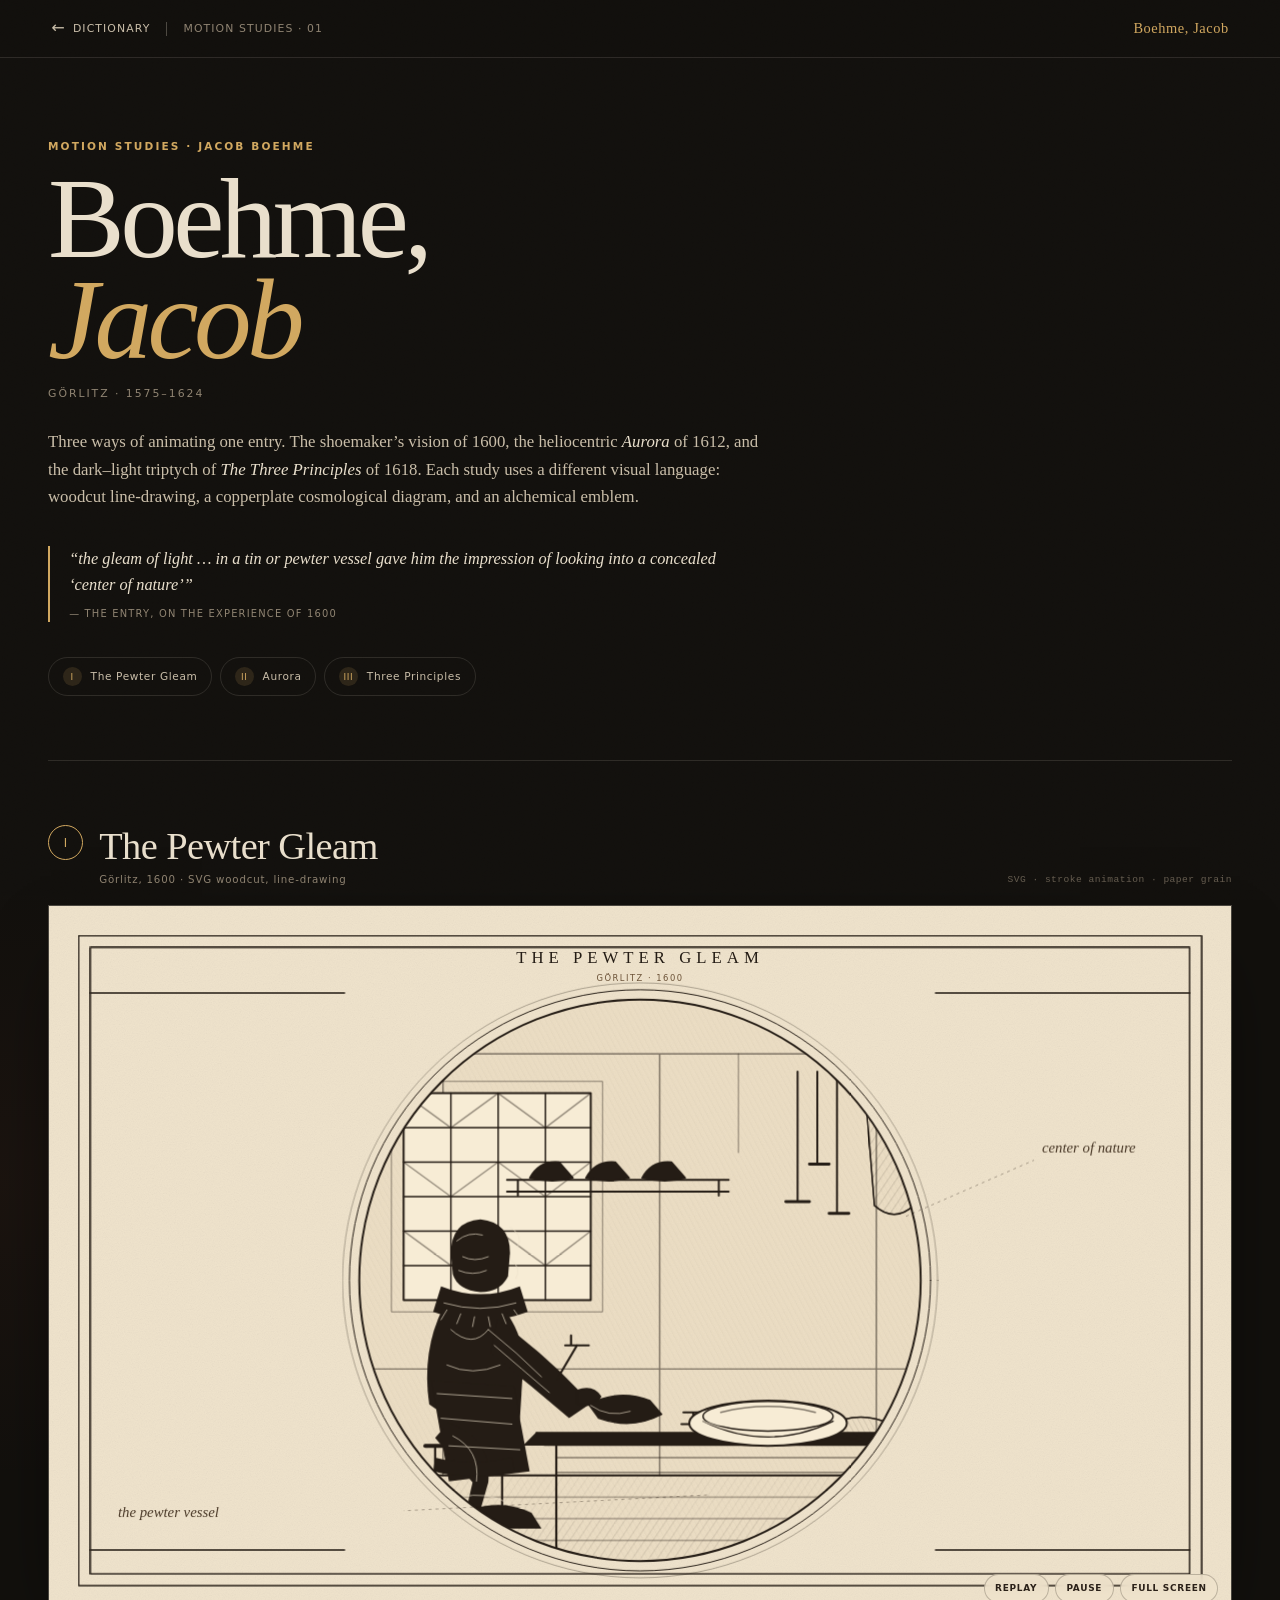
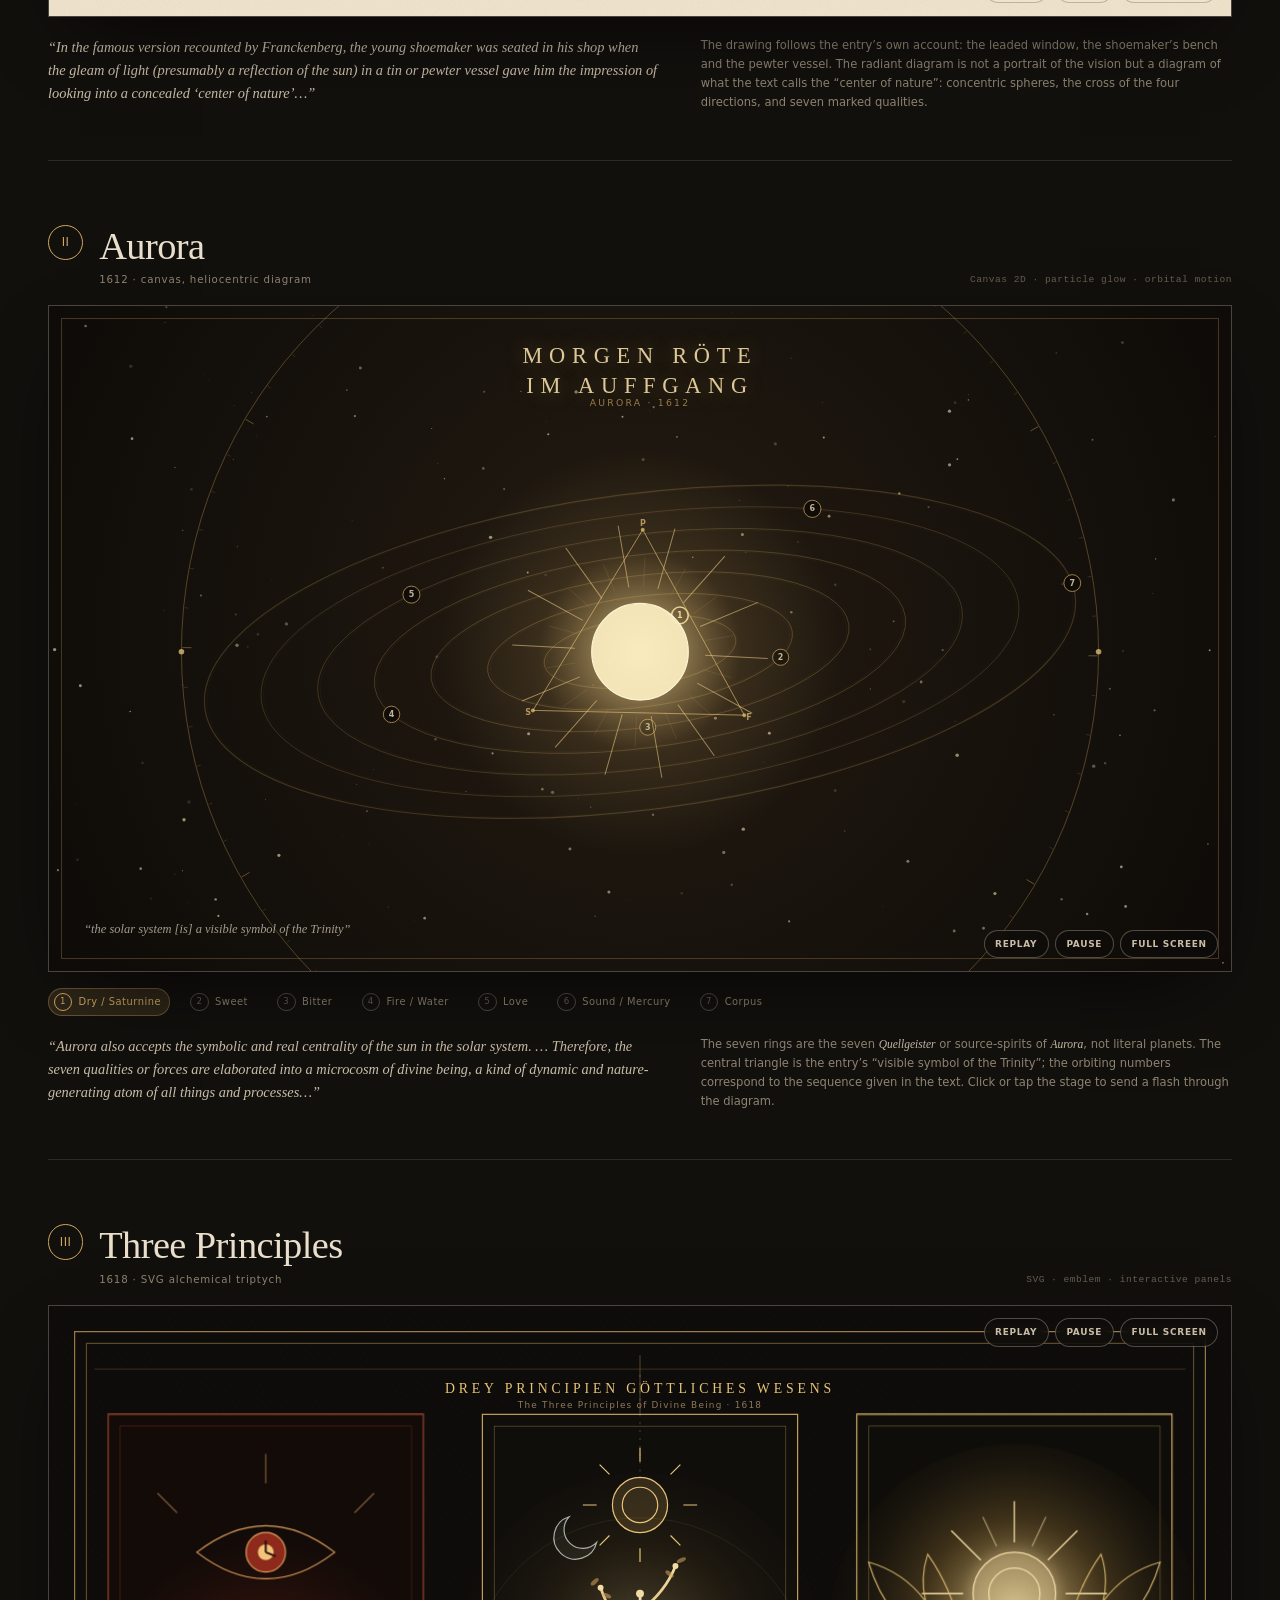
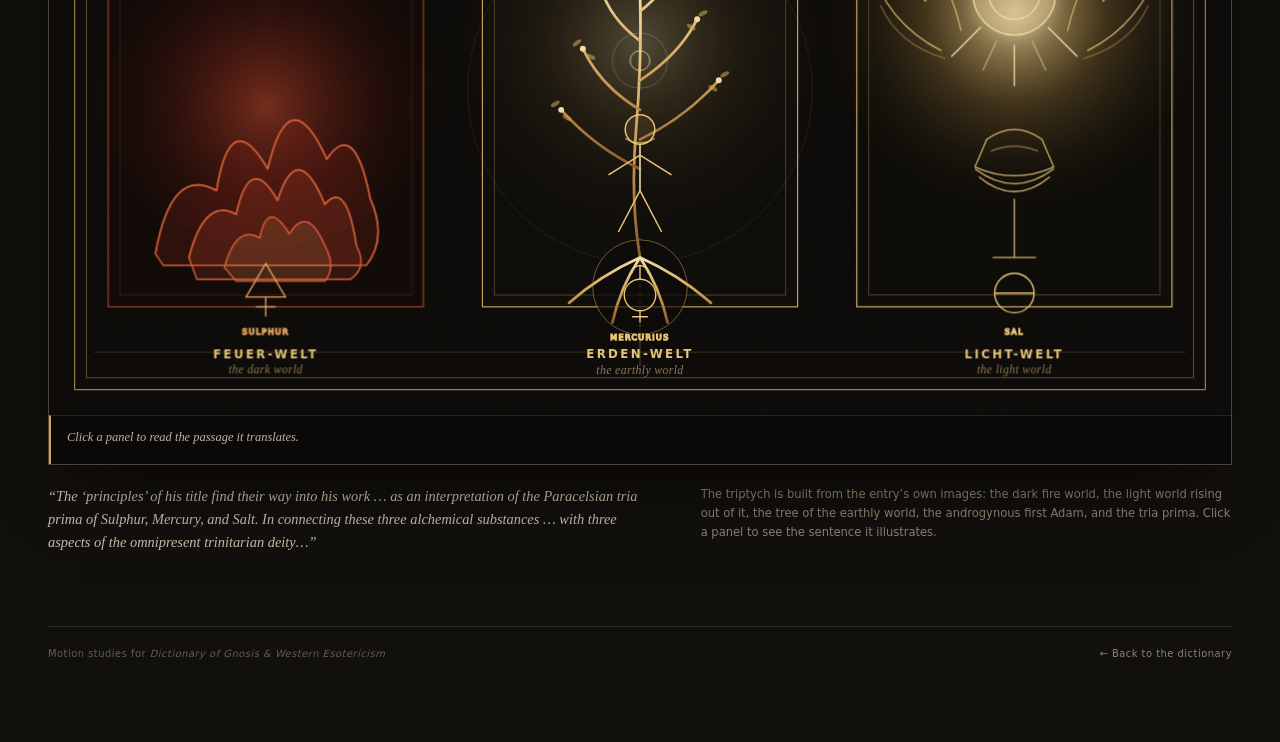
==== motion/boehme/index.html @ 925fd25e "Add Boehme motion studies: woodcut, Aurora diagram and triptych" ====
<!doctype html>
<html lang="en">
<head>
<meta charset="utf-8">
<meta name="viewport" content="width=device-width, initial-scale=1">
<title>Boehme, Jacob — Motion Studies</title>
<meta name="description" content="Three animated studies for the entry on Jacob Boehme: a woodcut vision, an Aurora cosmological diagram, and a Three Principles triptych.">
<link rel="icon" href="../../assets/favicon.svg" type="image/svg+xml">
<link rel="stylesheet" href="motion.css">
</head>
<body>
<div class="grain" aria-hidden="true"></div>

<header class="topbar">
  <a class="back" href="../../index.html">
    <span class="back-arrow">←</span>
    <span>Dictionary</span>
  </a>
  <span class="topbar-rule"></span>
  <span class="topbar-label">Motion studies · 01</span>
  <a class="topbar-entry" href="../../index.html#/entry/boehme-jacob">Boehme, Jacob</a>
</header>

<main class="shell">

  <section class="hero">
    <p class="eyebrow">Motion studies · Jacob Boehme</p>
    <h1>Boehme,<br><em>Jacob</em></h1>
    <p class="dates">Görlitz · 1575–1624</p>
    <p class="lede">Three ways of animating one entry. The shoemaker’s vision of 1600, the heliocentric <em>Aurora</em> of 1612, and the dark–light triptych of <em>The Three Principles</em> of 1618. Each study uses a different visual language: woodcut line-drawing, a copperplate cosmological diagram, and an alchemical emblem.</p>
    <blockquote class="hero-quote">
      “the gleam of light … in a tin or pewter vessel gave him the impression of looking into a concealed ‘center of nature’”
      <cite>— the entry, on the experience of 1600</cite>
    </blockquote>
    <nav class="study-nav" aria-label="Studies">
      <a href="#pewter"><span>I</span> The Pewter Gleam</a>
      <a href="#aurora"><span>II</span> Aurora</a>
      <a href="#principles"><span>III</span> Three Principles</a>
    </nav>
  </section>

  <!-- ============================================================
       I. THE PEWTER GLEAM
       ============================================================ -->
  <section class="study" id="pewter">
    <header class="study-head">
      <div class="study-title">
        <span class="numeral">I</span>
        <div>
          <h2>The Pewter Gleam</h2>
          <p>Görlitz, 1600 · SVG woodcut, line-drawing</p>
        </div>
      </div>
      <p class="medium">SVG · stroke animation · paper grain</p>
    </header>

    <div class="stage-wrap">
      <div class="stage woodcut-stage is-playing" id="woodcutStage">
        <svg class="woodcut" viewBox="0 0 1200 720" role="img" aria-label="A woodcut-style emblem of a shoemaker's workshop in Görlitz, 1600. Inside a circular plate, light falls from a leaded window onto a pewter vessel and opens into a radiant rose of the center of nature.">
          <defs>
            <filter id="paper-grain" x="0" y="0" width="100%" height="100%">
              <feTurbulence type="fractalNoise" baseFrequency=".85" numOctaves="3" seed="12" result="noise"/>
              <feColorMatrix in="noise" type="saturate" values="0"/>
              <feComponentTransfer><feFuncA type="linear" slope=".16"/></feComponentTransfer>
            </filter>
            <filter id="wobble" x="-2%" y="-2%" width="104%" height="104%">
              <feTurbulence type="fractalNoise" baseFrequency=".012" numOctaves="2" seed="4" result="n"/>
              <feDisplacementMap in="SourceGraphic" in2="n" scale="2.1" xChannelSelector="R" yChannelSelector="G"/>
            </filter>
            <pattern id="hatch" width="7" height="7" patternUnits="userSpaceOnUse" patternTransform="rotate(34)">
              <line x1="0" y1="0" x2="0" y2="7" stroke="#241c15" stroke-width=".65" opacity=".8"/>
            </pattern>
            <pattern id="hatch2" width="5" height="5" patternUnits="userSpaceOnUse" patternTransform="rotate(-28)">
              <line x1="0" y1="0" x2="0" y2="5" stroke="#241c15" stroke-width=".55" opacity=".65"/>
            </pattern>
            <linearGradient id="beamGrad" x1="0" y1="0" x2="0" y2="1">
              <stop offset="0" stop-color="#f3cf82" stop-opacity=".7"/>
              <stop offset="1" stop-color="#f3cf82" stop-opacity="0"/>
            </linearGradient>
            <radialGradient id="visionGrad" cx="50%" cy="50%" r="50%">
              <stop offset="0" stop-color="#f7e6b4" stop-opacity=".85"/>
              <stop offset=".42" stop-color="#e3b85f" stop-opacity=".25"/>
              <stop offset="1" stop-color="#e3b85f" stop-opacity="0"/>
            </radialGradient>
            <radialGradient id="visionFade" cx="50%" cy="50%" r="50%">
              <stop offset="0" stop-color="#fff"/>
              <stop offset=".68" stop-color="#fff"/>
              <stop offset="1" stop-color="#000"/>
            </radialGradient>
            <clipPath id="emblemClip"><circle cx="600" cy="380" r="285"/></clipPath>
            <mask id="visionMask"><circle cx="600" cy="380" r="285" fill="url(#visionFade)"/></mask>
          </defs>

          <rect width="1200" height="720" fill="#efe3cc"/>
          <rect width="1200" height="720" filter="url(#paper-grain)" opacity=".55" style="mix-blend-mode:multiply"/>

          <!-- plate frame and title -->
          <g class="ink" fill="none" stroke="#241c15" stroke-width="1.5" stroke-linecap="round" stroke-linejoin="round">
            <path class="draw" pathLength="1" style="--d:.05s" d="M30 30H1170V690H30Z"/>
            <path class="draw" pathLength="1" style="--d:.1s" d="M42 42H1158V678H42Z"/>
            <path class="draw" pathLength="1" style="--d:.18s" d="M42 88H300M900 88H1158"/>
            <path class="draw" pathLength="1" style="--d:.82s" d="M42 654H300M900 654H1158"/>
          </g>
          <text x="600" y="58" text-anchor="middle" class="plate-title">THE PEWTER GLEAM</text>
          <text x="600" y="76" text-anchor="middle" class="plate-sub">GÖRLITZ · 1600</text>

          <!-- circular scene -->
          <g clip-path="url(#emblemClip)">
            <rect x="315" y="95" width="570" height="570" fill="#e8d7ba" opacity=".42"/>
            <rect x="315" y="95" width="570" height="570" fill="url(#hatch2)" opacity=".17"/>
            <rect x="315" y="578" width="570" height="87" fill="url(#hatch)" opacity=".24"/>
            <ellipse cx="650" cy="642" rx="235" ry="20" fill="url(#hatch)" opacity=".22"/>

            <g class="ink" fill="none" stroke="#241c15" stroke-width="1.5" stroke-linecap="round" stroke-linejoin="round">
              <!-- wall timbering -->
              <path d="M330 150H870M330 470H870M400 150V578M620 150V578M840 150V578" opacity=".55"/>
              <path d="M330 578H870M330 600H870M330 622H870M330 644H870" opacity=".35"/>
              <path d="M370 150V250M700 150V250" opacity=".35"/>

              <!-- window -->
              <rect x="360" y="190" width="190" height="210" fill="#f7ecd5" stroke-width="2"/>
              <path d="M360 225H550M360 260H550M360 295H550M360 330H550M360 365H550"/>
              <path d="M408 190V400M456 190V400M504 190V400"/>
              <path d="M360 190L408 225L456 190L504 225L550 190M360 260L408 295L456 260L504 295L550 260M360 330L408 365L456 330L504 365L550 330" opacity=".45"/>
              <rect x="348" y="178" width="214" height="234" stroke-width="1" opacity=".5"/>

              <!-- shelf and shoes -->
              <path d="M465 278H690M465 290H690M476 278V294M680 278V294" stroke-width="2"/>
              <path d="M488 276Q498 258 518 260L532 276Q512 282 488 276Z" fill="#241c15"/>
              <path d="M545 276Q555 258 575 260L589 276Q569 282 545 276Z" fill="#241c15"/>
              <path d="M602 276Q612 258 632 260L646 276Q626 282 602 276Z" fill="#241c15"/>

              <!-- hanging tools and apron -->
              <path d="M760 168V300M780 168V262M800 168V312" stroke-width="2"/>
              <path d="M748 300H772M772 262H792M792 312H812" stroke-width="3"/>
              <path d="M828 180Q858 168 888 180L878 304Q858 322 838 304Z" fill="url(#hatch)" opacity=".55"/>
              <path d="M828 180Q858 168 888 180L878 304Q858 322 838 304Z"/>

              <!-- floor / workbench -->
              <path d="M330 578H870" stroke-width="2"/>
              <path d="M495 535H895M503 547H887M515 547V655M875 547V655" stroke-width="2.2"/>
              <path d="M495 535L483 547H907L895 535" fill="#241c15"/>
              <path d="M515 560H875M515 575H875" opacity=".5"/>
              <path d="M515 590V650M875 590V650" opacity=".5"/>

              <!-- stool -->
              <path d="M382 548H470M392 548V635M460 548V635" stroke-width="2.2"/>
              <path d="M382 548H470" stroke-width="4"/>

              <!-- shoemaker silhouette -->
              <g fill="#241c15" stroke="none">
                <path d="M408 353Q408 320 438 318Q468 321 468 352L466 376Q458 392 438 392Q415 390 410 374Z"/>
                <path d="M398 386Q438 402 478 386L486 412Q438 430 390 412Z"/>
                <path d="M400 408Q378 452 386 506L428 535L478 522L482 456Q476 422 455 402Z"/>
                <path d="M388 482L472 488L488 574L406 584Z"/>
                <path d="M455 420Q500 452 538 492L550 505L528 520L490 488L448 454Z"/>
                <path d="M405 525Q450 540 446 585L436 620L422 620L430 585L392 540Z"/>
                <path d="M430 612Q462 602 490 616L500 632L420 632Z"/>
                <path d="M392 560Q430 570 470 560L472 574Q430 584 390 574Z"/>
              </g>

              <!-- paper lines on the silhouette -->
              <g fill="none" stroke="#efe3cc" stroke-width=".9" opacity=".75">
                <path d="M414 340Q426 330 440 334M420 356Q432 362 446 356M416 370Q430 376 444 370"/>
                <path d="M401 403Q438 414 474 403M404 410L398 420M418 414L414 424M432 417L430 427M446 417L448 427M460 414L464 424M472 410L479 420"/>
                <path d="M408 430Q430 450 446 430M404 466Q430 478 458 466"/>
                <path d="M394 495L470 500M398 520L470 526M406 548L478 552"/>
                <path d="M446 430Q476 454 500 478M452 446Q480 470 508 494"/>
                <path d="M410 538Q438 552 434 584M418 600Q444 594 466 606"/>
                <path d="M468 326Q482 334 476 346M470 360Q480 368 474 378"/>
              </g>

              <!-- hands and shoe on the last -->
              <path d="M536 492Q552 486 560 498Q554 510 536 506Z" fill="#241c15"/>
              <path d="M548 506Q578 490 610 502L622 516Q592 532 558 520Z" fill="#241c15"/>
              <path d="M550 507Q568 520 590 513" stroke="#efe3cc" stroke-width=".9" opacity=".7"/>
              <path d="M516 480L536 446M524 446H548M530 446V436" stroke-width="2.2"/>

              <!-- tools on the bench -->
              <path d="M642 526L682 526M654 526V514M644 514H664" stroke-width="2"/>
              <path d="M710 520L740 510M710 520L704 530" stroke-width="1.8"/>
              <path d="M790 528Q820 512 850 524L860 536Q830 548 800 538Z" fill="url(#hatch2)" opacity=".5"/>
              <path d="M790 528Q820 512 850 524L860 536Q830 548 800 538Z"/>

              <!-- pewter basin -->
              <ellipse cx="730" cy="525" rx="80" ry="23" fill="#f7ecd5" stroke="#241c15" stroke-width="2"/>
              <ellipse cx="730" cy="518" rx="66" ry="15"/>
              <path d="M664 523Q730 555 796 523"/>
              <path d="M682 514Q730 502 778 514" opacity=".55"/>
              <path d="M664 523Q700 538 736 538" stroke="#efe3cc" stroke-width="2" opacity=".6"/>
            </g>

            <!-- light beam -->
            <polygon class="beam" points="368,398 548,398 848,535 760,620" fill="url(#beamGrad)"/>
            <polygon class="beam beam-2" points="360,190 550,190 860,500 800,560" fill="url(#beamGrad)" opacity=".22"/>

            <!-- the vision rose -->
            <g transform="translate(730 525)">
              <circle r="270" fill="url(#visionGrad)" class="vision-halo"/>
              <g class="vision">
                <g class="vision-spin">
                  <circle r="58" class="v-line"/>
                  <circle r="102" class="v-line"/>
                  <circle r="150" class="v-line"/>
                  <circle r="200" class="v-line"/>
                  <circle r="252" class="v-line v-faint"/>
                  <g class="vision-petals" fill="none" stroke="#b8863b" stroke-width="1.3" opacity=".95">
                    <ellipse cy="-84" rx="18" ry="58"/>
                    <ellipse cy="-84" rx="18" ry="58" transform="rotate(51.4)"/>
                    <ellipse cy="-84" rx="18" ry="58" transform="rotate(102.8)"/>
                    <ellipse cy="-84" rx="18" ry="58" transform="rotate(154.2)"/>
                    <ellipse cy="-84" rx="18" ry="58" transform="rotate(205.6)"/>
                    <ellipse cy="-84" rx="18" ry="58" transform="rotate(257)"/>
                    <ellipse cy="-84" rx="18" ry="58" transform="rotate(308.4)"/>
                  </g>
                  <g class="vision-rays">
                    <path class="v-line" d="M0 -58V-252M0 58V252M-58 0H-252M58 0H252"/>
                    <path class="v-line v-faint" d="M41 -41L178 -178M-41 41L-178 178M41 41L178 178M-41 -41L-178 -178"/>
                    <path class="v-line v-faint" d="M22 -54L110 -270M-22 54L-110 270M54 22L270 110M-54 -22L-270 -110"/>
                  </g>
                  <g class="vision-stars" fill="#b8863b" stroke="none">
                    <circle cx="0" cy="-200" r="2.5"/><circle cx="0" cy="200" r="2.5"/>
                    <circle cx="200" cy="0" r="2.5"/><circle cx="-200" cy="0" r="2.5"/>
                    <circle cx="142" cy="-142" r="2.5"/><circle cx="-142" cy="142" r="2.5"/>
                    <circle cx="142" cy="142" r="2.5"/><circle cx="-142" cy="-142" r="2.5"/>
                  </g>
                </g>
                <circle r="34" class="v-line v-gold"/>
                <g class="vision-eye">
                  <path d="M-48 0Q0 -30 48 0Q0 30 -48 0Z" fill="none" stroke="#b8863b" stroke-width="1.6"/>
                  <circle r="12" fill="#b8863b" stroke="none"/>
                  <circle r="5" fill="#2b2119" stroke="none"/>
                </g>
                <g class="vision-nodes">
                  <g transform="translate(0 -150)"><circle r="12"/><text y="4">1</text></g>
                  <g transform="translate(116 -95)"><circle r="12"/><text y="4">2</text></g>
                  <g transform="translate(146 36)"><circle r="12"/><text y="4">3</text></g>
                  <g transform="translate(72 132)"><circle r="12"/><text y="4">4</text></g>
                  <g transform="translate(-62 138)"><circle r="12"/><text y="4">5</text></g>
                  <g transform="translate(-144 46)"><circle r="12"/><text y="4">6</text></g>
                  <g transform="translate(-128 -80)"><circle r="12"/><text y="4">7</text></g>
                </g>
              </g>
            </g>
          </g>

          <!-- double plate border -->
          <g class="ink" fill="none" stroke="#241c15" stroke-linecap="round">
            <circle cx="600" cy="380" r="285" stroke-width="2"/>
            <circle cx="600" cy="380" r="295" stroke-width="1"/>
            <circle cx="600" cy="380" r="302" stroke-width=".6" opacity=".55"/>
          </g>

          <!-- annotations -->
          <g class="annotations" fill="#241c15" font-family="Iowan Old Style, Palatino, Georgia, serif">
            <path class="anno-line" d="M870 315L1000 258"/>
            <text x="1008" y="250" class="anno">center of nature</text>
            <path class="anno-line" d="M668 598L360 614"/>
            <text x="70" y="620" class="anno">the pewter vessel</text>
          </g>
        </svg>

        <div class="stage-tools">
          <button type="button" data-act="replay" data-target="woodcutStage">Replay</button>
          <button type="button" data-act="pause" data-target="woodcutStage">Pause</button>
          <button type="button" data-act="full" data-target="woodcutStage">Full screen</button>
        </div>
      </div>
    </div>

    <div class="study-foot">
      <p class="quote">“In the famous version recounted by Franckenberg, the young shoemaker was seated in his shop when the gleam of light (presumably a reflection of the sun) in a tin or pewter vessel gave him the impression of looking into a concealed ‘center of nature’…”</p>
      <p class="note">The drawing follows the entry’s own account: the leaded window, the shoemaker’s bench and the pewter vessel. The radiant diagram is not a portrait of the vision but a diagram of what the text calls the “center of nature”: concentric spheres, the cross of the four directions, and seven marked qualities.</p>
    </div>
  </section>

  <!-- ============================================================
       II. AURORA
       ============================================================ -->
  <section class="study" id="aurora">
    <header class="study-head">
      <div class="study-title">
        <span class="numeral">II</span>
        <div>
          <h2>Aurora</h2>
          <p>1612 · canvas, heliocentric diagram</p>
        </div>
      </div>
      <p class="medium">Canvas 2D · particle glow · orbital motion</p>
    </header>

    <div class="stage-wrap">
      <div class="stage aurora-stage is-playing" id="auroraStage">
        <canvas id="auroraCanvas" aria-label="An animated heliocentric diagram in gold engraving style. Seven concentric orbits carry numbered markers; a sun pulses at the centre inside a triangle of the Trinity; stars twinkle."></canvas>
        <div class="aurora-title">
          <span>Morgen röte</span>
          <span>im auffgang</span>
        </div>
        <div class="aurora-sub">Aurora · 1612</div>
        <div class="aurora-quote">“the solar system [is] a visible symbol of the Trinity”</div>
        <div class="stage-tools">
          <button type="button" data-act="replay" data-target="auroraStage">Replay</button>
          <button type="button" data-act="pause" data-target="auroraStage">Pause</button>
          <button type="button" data-act="full" data-target="auroraStage">Full screen</button>
        </div>
      </div>
    </div>

    <ul class="legend" id="auroraLegend" aria-label="The seven source-spirits">
      <li data-q="1"><span>1</span> Dry / Saturnine</li>
      <li data-q="2"><span>2</span> Sweet</li>
      <li data-q="3"><span>3</span> Bitter</li>
      <li data-q="4"><span>4</span> Fire / Water</li>
      <li data-q="5"><span>5</span> Love</li>
      <li data-q="6"><span>6</span> Sound / Mercury</li>
      <li data-q="7"><span>7</span> Corpus</li>
    </ul>

    <div class="study-foot">
      <p class="quote">“Aurora also accepts the symbolic and real centrality of the sun in the solar system. … Therefore, the seven qualities or forces are elaborated into a microcosm of divine being, a kind of dynamic and nature-generating atom of all things and processes…”</p>
      <p class="note">The seven rings are the seven <em>Quellgeister</em> or source-spirits of <em>Aurora</em>, not literal planets. The central triangle is the entry’s “visible symbol of the Trinity”; the orbiting numbers correspond to the sequence given in the text. Click or tap the stage to send a flash through the diagram.</p>
    </div>
  </section>

  <!-- ============================================================
       III. THREE PRINCIPLES
       ============================================================ -->
  <section class="study" id="principles">
    <header class="study-head">
      <div class="study-title">
        <span class="numeral">III</span>
        <div>
          <h2>Three Principles</h2>
          <p>1618 · SVG alchemical triptych</p>
        </div>
      </div>
      <p class="medium">SVG · emblem · interactive panels</p>
    </header>

    <div class="stage-wrap">
      <div class="stage triptych-stage is-playing" id="triptychStage">
        <svg class="triptych" viewBox="0 0 1200 720" role="img" aria-label="An alchemical triptych: the dark fire world on the left, the earthly world with the tree and the androgynous Adam in the centre, and the light world on the right.">
          <defs>
            <radialGradient id="fireGlow" cx="50%" cy="60%" r="55%">
              <stop offset="0" stop-color="#c84a2d" stop-opacity=".55"/>
              <stop offset=".55" stop-color="#7b2017" stop-opacity=".2"/>
              <stop offset="1" stop-color="#0e0c0a" stop-opacity="0"/>
            </radialGradient>
            <radialGradient id="lightGlow" cx="50%" cy="45%" r="55%">
              <stop offset="0" stop-color="#f6e2a8" stop-opacity=".8"/>
              <stop offset=".45" stop-color="#d3a44f" stop-opacity=".25"/>
              <stop offset="1" stop-color="#0e0c0a" stop-opacity="0"/>
            </radialGradient>
            <linearGradient id="treeGrad" x1="0" y1="1" x2="0" y2="0">
              <stop offset="0" stop-color="#8e5b2a"/>
              <stop offset=".5" stop-color="#d2a65c"/>
              <stop offset="1" stop-color="#f2dca6"/>
            </linearGradient>
            <filter id="softGlow" x="-60%" y="-60%" width="220%" height="220%">
              <feGaussianBlur stdDeviation="7" result="b"/>
              <feMerge><feMergeNode in="b"/><feMergeNode in="SourceGraphic"/></feMerge>
            </filter>
            <filter id="tinyGlow" x="-80%" y="-80%" width="260%" height="260%">
              <feGaussianBlur stdDeviation="3" result="b"/>
              <feMerge><feMergeNode in="b"/><feMergeNode in="SourceGraphic"/></feMerge>
            </filter>
            <pattern id="tHatch" width="6" height="6" patternUnits="userSpaceOnUse" patternTransform="rotate(40)">
              <line x1="0" y1="0" x2="0" y2="6" stroke="#d2a65c" stroke-width=".5" opacity=".5"/>
            </pattern>
          </defs>

          <rect width="1200" height="720" fill="#0e0c0a"/>
          <rect width="1200" height="720" fill="url(#tHatch)" opacity=".07"/>

          <!-- frame -->
          <g fill="none" stroke="#c9a05c" stroke-width="1.2" opacity=".75">
            <path d="M26 26H1174V694H26Z"/>
            <path d="M38 38H1162V682H38Z" opacity=".55"/>
            <path d="M600 50V670" opacity=".45"/>
            <path d="M46 64H1154" opacity=".25"/>
            <path d="M46 656H1154" opacity=".25"/>
          </g>

          <!-- left panel: fire world -->
          <g class="panel panel-left" data-title="Feuer-Welt · the dark world" data-quote="“The ‘dark world’ or ‘fire world’, ruled by the wrathful God, is counterpoised with the introspective search for the hidden God manifest in the innermost being of the soul.”">
            <rect x="60" y="110" width="320" height="500" fill="#120b08" stroke="#a34a2e" stroke-width="1.2"/>
            <rect x="72" y="122" width="296" height="476" fill="none" stroke="#a34a2e" stroke-width=".6" opacity=".55"/>
            <circle cx="220" cy="370" r="180" fill="url(#fireGlow)"/>

            <g class="flames" fill="none" stroke="#d2603a" stroke-width="1.5" stroke-linejoin="round">
              <path class="flame flame-a" d="M108 556Q124 466 170 492Q184 404 222 470Q244 376 282 460Q310 418 326 500Q344 540 322 568H116Z" fill="#7b2017" fill-opacity=".28"/>
              <path class="flame flame-b" d="M142 560Q158 498 190 516Q204 452 232 502Q252 438 280 506Q302 480 312 548Q324 570 306 582H150Z" fill="#c84a2d" fill-opacity=".18"/>
              <path class="flame flame-c" d="M178 570Q190 526 214 540Q222 500 244 536Q262 506 280 548Q292 570 280 584H190Z" fill="#e6a15f" fill-opacity=".12"/>
              <path d="M108 556Q124 466 170 492Q184 404 222 470Q244 376 282 460Q310 418 326 500Q344 540 322 568"/>
              <path d="M142 560Q158 498 190 516Q204 452 232 502Q252 438 280 506Q302 480 312 548"/>
            </g>

            <!-- wrathful eye -->
            <g class="eye" fill="none" stroke="#e0a05f" stroke-width="1.2">
              <path d="M150 250Q220 196 290 250Q220 304 150 250Z"/>
              <circle cx="220" cy="250" r="20" fill="#8d2a1c" stroke="#e0a05f"/>
              <circle cx="220" cy="250" r="8" fill="#f0c47a" stroke="none"/>
              <path d="M220 250L220 238M220 250L230 254" stroke="#2a100b" stroke-width="2"/>
              <path d="M130 210L110 190M310 210L330 190M220 180V150" opacity=".55"/>
            </g>

            <!-- sulphur symbol -->
            <g class="alchemy-symbol" transform="translate(220 588)" fill="none" stroke="#e0a05f" stroke-width="1.4">
              <path d="M0 -22L20 12H-20Z"/>
              <path d="M0 12V32M-10 22H10"/>
              <text y="50" text-anchor="middle" class="symbol-label">SULPHUR</text>
            </g>

            <text x="220" y="662" text-anchor="middle" class="panel-label">FEUER-WELT</text>
            <text x="220" y="678" text-anchor="middle" class="panel-sub">the dark world</text>
          </g>

          <!-- centre panel: earthly world -->
          <g class="panel panel-centre" data-title="Erden-Welt · the earthly world" data-quote="“The first Adam was not mortal. ‘He’ was neither male nor female: this androgyny and perfection anticipate the state of the reborn souls in heaven … The female aspect of the first Adam was the Noble Virgin of Divine Wisdom.”">
            <rect x="440" y="110" width="320" height="500" fill="#100e0b" stroke="#c9a05c" stroke-width="1.2"/>
            <rect x="452" y="122" width="296" height="476" fill="none" stroke="#c9a05c" stroke-width=".6" opacity=".55"/>
            <circle cx="600" cy="360" r="190" fill="url(#lightGlow)" opacity=".35"/>

            <!-- tree -->
            <circle cx="600" cy="390" r="175" fill="none" stroke="#c9a05c" stroke-width=".6" opacity=".18"/>
            <circle cx="600" cy="590" r="48" fill="#0e0c0a" stroke="#c9a05c" stroke-width=".8" opacity=".65"/>
            <g class="tree" fill="none" stroke="url(#treeGrad)" stroke-width="2.8" stroke-linecap="round">
              <path class="tree-trunk" pathLength="1" d="M600 560Q590 500 596 430Q602 360 600 292"/>
              <path pathLength="1" d="M600 470Q554 448 520 410M600 440Q646 418 680 380M600 410Q560 386 542 348M600 380Q640 354 658 318M600 340Q570 318 560 286M600 310Q626 290 636 264"/>
              <path pathLength="1" d="M600 560Q560 578 528 606M600 560Q640 578 672 606M600 560Q580 590 572 626M600 560Q620 590 628 626"/>
              <g class="tree-nodes" fill="#f2dca6" stroke="none">
                <circle cx="520" cy="410" r="3"/><circle cx="680" cy="380" r="3"/>
                <circle cx="542" cy="348" r="3"/><circle cx="658" cy="318" r="3"/>
                <circle cx="560" cy="286" r="3"/><circle cx="636" cy="264" r="3"/>
                <circle cx="600" cy="292" r="4"/>
              </g>
              <g class="tree-leaves" fill="#d2a65c" stroke="none" opacity=".55">
                <ellipse cx="514" cy="404" rx="5" ry="2.2" transform="rotate(-32 514 404)"/>
                <ellipse cx="526" cy="418" rx="5" ry="2.2" transform="rotate(28 526 418)"/>
                <ellipse cx="686" cy="374" rx="5" ry="2.2" transform="rotate(-28 686 374)"/>
                <ellipse cx="674" cy="388" rx="5" ry="2.2" transform="rotate(30 674 388)"/>
                <ellipse cx="536" cy="342" rx="5" ry="2.2" transform="rotate(-38 536 342)"/>
                <ellipse cx="550" cy="356" rx="5" ry="2.2" transform="rotate(24 550 356)"/>
                <ellipse cx="664" cy="312" rx="5" ry="2.2" transform="rotate(-26 664 312)"/>
                <ellipse cx="652" cy="326" rx="5" ry="2.2" transform="rotate(34 652 326)"/>
                <ellipse cx="554" cy="280" rx="5" ry="2.2" transform="rotate(-42 554 280)"/>
                <ellipse cx="566" cy="294" rx="5" ry="2.2" transform="rotate(22 566 294)"/>
                <ellipse cx="642" cy="258" rx="5" ry="2.2" transform="rotate(-24 642 258)"/>
                <ellipse cx="630" cy="272" rx="5" ry="2.2" transform="rotate(38 630 272)"/>
              </g>
            </g>

            <!-- sun and moon -->
            <g class="centre-sun" fill="none" stroke="#e8c477" stroke-width="1.2">
              <circle cx="600" cy="202" r="28" fill="#d2a65c" fill-opacity=".18"/>
              <circle cx="600" cy="202" r="18"/>
              <path d="M600 158V144M600 260V246M556 202H542M658 202H644M569 171L559 161M631 233L641 243M631 171L641 161M569 233L559 243"/>
            </g>
            <g class="centre-moon" fill="none" stroke="#cfd6cf" stroke-width="1.2" opacity=".8">
              <path d="M528 214A22 22 0 1 0 556 240A18 18 0 1 1 528 214Z" fill="#cfd6cf" fill-opacity=".08"/>
            </g>

            <!-- androgynous Adam -->
            <g class="adam" fill="none" stroke="#e8c477" stroke-width="1.5" stroke-linejoin="round">
              <circle cx="600" cy="430" r="15" fill="#d2a65c" fill-opacity=".12"/>
              <path d="M600 445V492M600 456L568 476M600 456L632 476M600 492L578 534M600 492L622 534"/>
              <path d="M585 439Q600 448 615 439" opacity=".7"/>
              <path d="M600 445V492" stroke="#cfd6cf" opacity=".6"/>
            </g>

            <!-- mercury symbol -->
            <g class="alchemy-symbol" transform="translate(600 588)" fill="none" stroke="#e8c477" stroke-width="1.4">
              <circle cx="0" cy="10" r="16"/>
              <path d="M0 -6V-20M-8 -12A8 8 0 0 1 8 -12M0 26V38M-8 32H8"/>
              <text y="56" text-anchor="middle" class="symbol-label">MERCURIUS</text>
            </g>

            <text x="600" y="662" text-anchor="middle" class="panel-label">ERDEN-WELT</text>
            <text x="600" y="678" text-anchor="middle" class="panel-sub">the earthly world</text>
          </g>

          <!-- right panel: light world -->
          <g class="panel panel-right" data-title="Licht-Welt · the light world" data-quote="“In Six Theosophic Points, the ‘light world’ rises out of the ‘dark world’ of evil and suffering.”">
            <rect x="820" y="110" width="320" height="500" fill="#0f0d09" stroke="#d8b36a" stroke-width="1.2"/>
            <rect x="832" y="122" width="296" height="476" fill="none" stroke="#d8b36a" stroke-width=".6" opacity=".55"/>
            <circle cx="980" cy="330" r="190" fill="url(#lightGlow)"/>

            <!-- sun and rays -->
            <g class="light-sun" fill="none" stroke="#f2dca6" stroke-width="1.3">
              <circle cx="980" cy="292" r="42" fill="#f2dca6" fill-opacity=".2" filter="url(#softGlow)"/>
              <circle cx="980" cy="292" r="26"/>
              <g class="rays">
                <path d="M980 240V198M980 344V386M928 292H886M1032 292H1074"/>
                <path d="M946 258L916 228M1014 326L1044 356M1014 258L1044 228M946 326L916 356"/>
                <path d="M962 244L948 214M998 340L1012 370M998 244L1012 214M962 340L948 370" opacity=".55"/>
              </g>
            </g>

            <!-- wings -->
            <g class="wings" fill="none" stroke="#e8c477" stroke-width="1.2" opacity=".85">
              <path d="M906 350Q850 322 832 260Q868 270 890 300Q884 276 892 252Q916 286 926 330"/>
              <path d="M1054 350Q1110 322 1128 260Q1092 270 1070 300Q1076 276 1068 252Q1044 286 1034 330"/>
              <path d="M910 358Q862 344 844 304M1050 358Q1098 344 1116 304" opacity=".5"/>
            </g>

            <!-- fountain / chalice -->
            <g class="fountain" fill="none" stroke="#e8c477" stroke-width="1.3" opacity=".9">
              <path d="M940 470Q980 500 1020 470M944 478Q980 508 1016 478"/>
              <path d="M980 500V560M958 560H1002"/>
              <path d="M952 440Q980 420 1008 440L1020 468Q980 486 940 468Z"/>
              <path d="M956 452Q980 442 1004 452" opacity=".6"/>
            </g>

            <!-- salt symbol -->
            <g class="alchemy-symbol" transform="translate(980 596)" fill="none" stroke="#e8c477" stroke-width="1.4">
              <circle cx="0" cy="0" r="20"/>
              <path d="M-20 0H20"/>
              <text y="42" text-anchor="middle" class="symbol-label">SAL</text>
            </g>

            <text x="980" y="662" text-anchor="middle" class="panel-label">LICHT-WELT</text>
            <text x="980" y="678" text-anchor="middle" class="panel-sub">the light world</text>
          </g>

          <!-- central axis glow -->
          <g class="axis" fill="none" stroke="#f2dca6" stroke-width="1">
            <circle cx="600" cy="360" r="10" opacity=".8"/>
            <circle cx="600" cy="360" r="28" opacity=".25"/>
            <path d="M600 70V180M600 540V650" opacity=".28" stroke-dasharray="2 6"/>
          </g>

          <text x="600" y="88" text-anchor="middle" class="triptych-title">DREY PRINCIPIEN GÖTTLICHES WESENS</text>
          <text x="600" y="104" text-anchor="middle" class="triptych-sub">The Three Principles of Divine Being · 1618</text>
        </svg>

        <div class="stage-tools">
          <button type="button" data-act="replay" data-target="triptychStage">Replay</button>
          <button type="button" data-act="pause" data-target="triptychStage">Pause</button>
          <button type="button" data-act="full" data-target="triptychStage">Full screen</button>
        </div>
      </div>
      <div class="triptych-caption" id="triptychCaption">Click a panel to read the passage it translates.</div>
    </div>

    <div class="study-foot">
      <p class="quote">“The ‘principles’ of his title find their way into his work … as an interpretation of the Paracelsian tria prima of Sulphur, Mercury, and Salt. In connecting these three alchemical substances … with three aspects of the omnipresent trinitarian deity…”</p>
      <p class="note">The triptych is built from the entry’s own images: the dark fire world, the light world rising out of it, the tree of the earthly world, the androgynous first Adam, and the tria prima. Click a panel to see the sentence it illustrates.</p>
    </div>
  </section>

  <footer class="colophon">
    <span>Motion studies for <em>Dictionary of Gnosis &amp; Western Esotericism</em></span>
    <a href="../../index.html">← Back to the dictionary</a>
  </footer>
</main>

<script src="motion.js"></script>
</body>
</html>
---- motion/boehme/motion.css ----
/* ============================================================
   Boehme motion studies — a dark gallery for three animations
   ============================================================ */

:root {
  --bg: #12100d;
  --bg-2: #181410;
  --ink: #e9dfcc;
  --ink-soft: #c9bda8;
  --muted: #8f8371;
  --faint: #665d50;
  --gold: #d1a75f;
  --gold-soft: rgba(209, 167, 95, .14);
  --red: #c15a3a;
  --line: rgba(233, 223, 204, .13);
  --line-strong: rgba(233, 223, 204, .28);
  --paper: #efe3cc;
  --paper-ink: #2b2119;
  --serif: "Iowan Old Style", "Palatino Linotype", Palatino, "Book Antiqua", Georgia, serif;
  --sans: "Avenir Next", "Segoe UI", system-ui, -apple-system, sans-serif;
  --mono: "SFMono-Regular", ui-monospace, Menlo, Consolas, monospace;
}

* { box-sizing: border-box; }
html { scroll-behavior: smooth; }

body {
  margin: 0;
  background:
    radial-gradient(900px 500px at 70% -10%, rgba(209, 167, 95, .09), transparent 60%),
    radial-gradient(800px 500px at 0% 30%, rgba(193, 90, 58, .05), transparent 60%),
    var(--bg);
  color: var(--ink);
  font-family: var(--serif);
  font-size: 18px;
  line-height: 1.6;
  -webkit-font-smoothing: antialiased;
}

::selection { background: var(--gold); color: var(--bg); }
a { color: inherit; }
button { font: inherit; color: inherit; }

.grain {
  position: fixed;
  inset: 0;
  z-index: 100;
  pointer-events: none;
  opacity: .055;
  background-image: url("data:image/svg+xml,%3Csvg xmlns='http://www.w3.org/2000/svg' width='180' height='180'%3E%3Cfilter id='n'%3E%3CfeTurbulence type='fractalNoise' baseFrequency='.9' numOctaves='3' stitchTiles='stitch'/%3E%3C/filter%3E%3Crect width='180' height='180' filter='url(%23n)' opacity='.7'/%3E%3C/svg%3E");
  mix-blend-mode: overlay;
}

/* ---------- topbar ---------- */

.topbar {
  position: sticky;
  top: 0;
  z-index: 50;
  display: flex;
  align-items: center;
  gap: 1rem;
  min-height: 58px;
  padding: .7rem clamp(1rem, 4vw, 3.2rem);
  border-bottom: 1px solid var(--line);
  background: color-mix(in srgb, var(--bg) 86%, transparent);
  backdrop-filter: blur(14px);
  font-family: var(--sans);
  font-size: .68rem;
  letter-spacing: .1em;
  text-transform: uppercase;
  color: var(--muted);
}
.back {
  display: inline-flex;
  align-items: center;
  gap: .45rem;
  text-decoration: none;
  color: var(--ink-soft);
}
.back:hover { color: var(--gold); }
.back-arrow { font-size: 1rem; line-height: 1; }
.topbar-rule { width: 1px; height: 14px; background: var(--line-strong); }
.topbar-label { flex: 1 1 auto; }
.topbar-entry { color: var(--gold); text-decoration: none; letter-spacing: .04em; text-transform: none; font-family: var(--serif); font-size: .9rem; }
.topbar-entry:hover { text-decoration: underline; text-underline-offset: 3px; }

/* ---------- shell / hero ---------- */

.shell {
  max-width: 1280px;
  margin: 0 auto;
  padding: 0 clamp(1rem, 4vw, 3rem) 5rem;
}

.hero {
  padding: clamp(2.4rem, 7vw, 5rem) 0 clamp(2rem, 5vw, 4rem);
  border-bottom: 1px solid var(--line);
}
.eyebrow {
  margin: 0 0 .8rem;
  font-family: var(--sans);
  font-size: .66rem;
  font-weight: 600;
  letter-spacing: .2em;
  text-transform: uppercase;
  color: var(--gold);
}
.hero h1 {
  margin: 0;
  font-size: clamp(3rem, 9vw, 7.4rem);
  font-weight: 400;
  line-height: .88;
  letter-spacing: -.04em;
}
.hero h1 em { color: var(--gold); font-style: italic; }
.dates {
  margin: .9rem 0 0;
  font-family: var(--sans);
  font-size: .68rem;
  letter-spacing: .18em;
  text-transform: uppercase;
  color: var(--muted);
}
.lede {
  max-width: 720px;
  margin: 1.6rem 0 0;
  font-size: 1.05rem;
  line-height: 1.65;
  color: var(--ink-soft);
}
.lede em { color: var(--ink); }

.hero-quote {
  max-width: 680px;
  margin: 2.2rem 0 0;
  padding-left: 1.2rem;
  border-left: 2px solid var(--gold);
  font-size: 1.02rem;
  font-style: italic;
  line-height: 1.6;
  color: var(--ink);
}
.hero-quote cite {
  display: block;
  margin-top: .5rem;
  font-family: var(--sans);
  font-size: .62rem;
  font-style: normal;
  letter-spacing: .12em;
  text-transform: uppercase;
  color: var(--muted);
}

.study-nav {
  display: flex;
  flex-wrap: wrap;
  gap: .5rem;
  margin-top: 2.2rem;
}
.study-nav a {
  display: inline-flex;
  align-items: center;
  gap: .55rem;
  padding: .55rem .85rem;
  border: 1px solid var(--line);
  border-radius: 999px;
  text-decoration: none;
  font-family: var(--sans);
  font-size: .66rem;
  letter-spacing: .06em;
  color: var(--ink-soft);
  transition: background .16s, border-color .16s, color .16s;
}
.study-nav a span {
  display: inline-grid;
  place-items: center;
  width: 1.2rem; height: 1.2rem;
  border-radius: 50%;
  background: var(--gold-soft);
  color: var(--gold);
  font-size: .56rem;
}
.study-nav a:hover { background: var(--gold-soft); border-color: var(--gold); color: var(--ink); }

/* ---------- study sections ---------- */

.study {
  padding: clamp(2.4rem, 5vw, 4.6rem) 0 0;
  scroll-margin-top: 86px;
}
.study + .study { margin-top: clamp(2rem, 4vw, 3rem); border-top: 1px solid var(--line); }

.study-head {
  display: flex;
  flex-wrap: wrap;
  align-items: flex-end;
  justify-content: space-between;
  gap: 1rem;
  margin-bottom: 1.1rem;
}
.study-title { display: flex; align-items: flex-start; gap: 1rem; }
.numeral {
  display: inline-grid;
  place-items: center;
  width: 2.2rem; height: 2.2rem;
  border: 1px solid var(--gold);
  border-radius: 50%;
  color: var(--gold);
  font-family: var(--sans);
  font-size: .72rem;
  letter-spacing: .04em;
  flex: 0 0 auto;
}
.study-title h2 {
  margin: 0;
  font-size: clamp(1.6rem, 3vw, 2.4rem);
  font-weight: 400;
  line-height: 1.1;
  letter-spacing: -.015em;
}
.study-title p {
  margin: .25rem 0 0;
  font-family: var(--sans);
  font-size: .64rem;
  letter-spacing: .08em;
  color: var(--muted);
}
.medium {
  margin: 0;
  font-family: var(--mono);
  font-size: .6rem;
  letter-spacing: .05em;
  color: var(--faint);
}

/* ---------- stage frame ---------- */

.stage-wrap {
  position: relative;
  border: 1px solid var(--line-strong);
  background: #0b0907;
  box-shadow: 0 30px 80px -32px rgba(0, 0, 0, .85);
}
.stage {
  position: relative;
  width: 100%;
  aspect-ratio: 5 / 3;
  overflow: hidden;
}
.stage.is-paused *,
.stage.is-paused *::before,
.stage.is-paused *::after {
  animation-play-state: paused !important;
}
.stage-tools {
  position: absolute;
  right: .8rem;
  bottom: .8rem;
  display: flex;
  gap: .4rem;
  z-index: 8;
}
.stage-tools button {
  padding: .38rem .65rem;
  border: 1px solid rgba(43, 33, 25, .25);
  border-radius: 999px;
  background: rgba(239, 227, 204, .82);
  color: #2b2119;
  font-family: var(--sans);
  font-size: .56rem;
  font-weight: 600;
  letter-spacing: .08em;
  text-transform: uppercase;
  cursor: pointer;
  backdrop-filter: blur(6px);
  transition: background .15s, color .15s, border-color .15s;
}
.stage-tools button:hover { background: #2b2119; color: #efe3cc; border-color: #2b2119; }
.aurora-stage .stage-tools button,
.triptych-stage .stage-tools button {
  border-color: rgba(233, 223, 204, .3);
  background: rgba(14, 12, 10, .62);
  color: var(--ink-soft);
}
.aurora-stage .stage-tools button:hover,
.triptych-stage .stage-tools button:hover {
  background: var(--gold);
  color: #17130e;
  border-color: var(--gold);
}

/* fullscreen */
.stage:fullscreen {
  width: 100vw;
  height: 100vh;
  aspect-ratio: auto;
  background: #0b0907;
}
.stage:fullscreen .woodcut { height: 100vh; }
.stage:fullscreen canvas { width: 100vw; height: 100vh; }
.stage:fullscreen .triptych { height: 100vh; }

/* ---------- I. woodcut ---------- */

.woodcut-stage { background: #efe3cc; }
.woodcut {
  display: block;
  width: 100%;
  height: 100%;
  object-fit: contain;
}

.woodcut .draw {
  stroke-dasharray: 1;
  stroke-dashoffset: 0;
}
.woodcut-stage.is-playing .draw {
  animation: ink-draw 1.35s cubic-bezier(.25, .65, .2, 1) both;
  animation-delay: var(--d, 0s);
}
@keyframes ink-draw {
  from { stroke-dashoffset: 1; opacity: .15; }
  to { stroke-dashoffset: 0; opacity: 1; }
}

.woodcut .hatch-fill {
  opacity: 0;
}
.woodcut-stage.is-playing .hatch-fill {
  animation: hatch-in 1.1s ease both;
  animation-delay: var(--d, 0s);
}
@keyframes hatch-in { from { opacity: 0; } }

.woodcut .beam {
  opacity: 0;
  mix-blend-mode: screen;
}
.woodcut-stage.is-playing .beam {
  animation: beam-in 7s ease-in-out infinite;
}
.woodcut-stage.is-playing .beam-2 {
  animation-delay: -3s;
}
@keyframes beam-in {
  0%, 8% { opacity: 0; }
  22%, 55% { opacity: .62; }
  72%, 100% { opacity: .08; }
}

.woodcut .mote {
  opacity: 0;
  animation: mote-float var(--t, 12s) linear infinite;
  animation-delay: var(--d, 0s);
}
@keyframes mote-float {
  0% { transform: translate(0, 0); opacity: 0; }
  15% { opacity: .8; }
  70% { opacity: .55; }
  100% { transform: translate(30px, -80px); opacity: 0; }
}

.woodcut .vision {
  opacity: 0;
  transform-origin: 0 0;
}
.woodcut-stage.is-playing .vision {
  animation: vision-open 11s cubic-bezier(.2, .7, .2, 1) infinite;
}
@keyframes vision-open {
  0%, 24% { opacity: 0; transform: scale(.55) rotate(-8deg); }
  38% { opacity: .96; transform: scale(1) rotate(0); }
  72% { opacity: .84; transform: scale(1.03) rotate(6deg); }
  88%, 100% { opacity: 0; transform: scale(1.06) rotate(10deg); }
}
.vision-spin {
  transform-origin: 0 0;
  animation: slow-spin 60s linear infinite;
}
@keyframes slow-spin { to { transform: rotate(360deg); } }

.woodcut .v-line {
  fill: none;
  stroke: #b8863b;
  stroke-width: 1.3;
  opacity: .88;
}
.woodcut .v-line.v-faint { opacity: .32; }
.woodcut .v-line.v-gold { stroke: #f3d48e; opacity: 1; }
.woodcut .vision-nodes circle {
  fill: #efe3cc;
  stroke: #8a6429;
  stroke-width: 1.2;
}
.woodcut .vision-nodes text {
  fill: #2b2119;
  font-family: var(--sans);
  font-size: 10px;
  font-weight: 700;
  text-anchor: middle;
}
.woodcut .vision-halo {
  opacity: 0;
  animation: halo-pulse 5s ease-in-out infinite;
}
@keyframes halo-pulse { 0%, 100% { opacity: .35; } 50% { opacity: .8; } }

.woodcut .anno-line {
  fill: none;
  stroke: #2b2119;
  stroke-width: .9;
  stroke-dasharray: 3 4;
  opacity: .4;
}
.woodcut .annotations { opacity: 0; }
.woodcut-stage.is-playing .annotations {
  animation: fade-in 1s ease both;
  animation-delay: 2s;
}
@keyframes fade-in { to { opacity: 1; } }
.woodcut .anno {
  font-size: 15px;
  font-style: italic;
  fill: #4a3928;
}
.woodcut .plate-title {
  font-family: var(--serif);
  font-size: 17px;
  letter-spacing: .3em;
  fill: #241c15;
}
.woodcut .plate-sub {
  font-family: var(--sans);
  font-size: 8.5px;
  letter-spacing: .18em;
  fill: #6b5237;
}
.woodcut .stage-label {
  font-family: var(--sans);
  font-size: 11px;
  font-weight: 700;
  letter-spacing: .18em;
  fill: #6b5237;
}
.woodcut .stage-label-small {
  font-weight: 500;
  font-size: 9px;
  letter-spacing: .1em;
  font-style: italic;
  opacity: .7;
}

/* ---------- II. aurora ---------- */

.aurora-stage {
  aspect-ratio: 16 / 9;
  background: #0b0907;
}
#auroraCanvas {
  display: block;
  width: 100%;
  height: 100%;
  cursor: crosshair;
}
.aurora-stage::after {
  content: "";
  position: absolute;
  inset: 12px;
  border: 1px solid rgba(209, 167, 95, .28);
  pointer-events: none;
}
.aurora-title {
  position: absolute;
  top: clamp(1rem, 3vw, 2.2rem);
  left: 50%;
  transform: translateX(-50%);
  text-align: center;
  font-family: var(--serif);
  font-size: clamp(.9rem, 2vw, 1.4rem);
  letter-spacing: .3em;
  line-height: 1.35;
  text-transform: uppercase;
  color: rgba(242, 220, 166, .9);
  text-shadow: 0 0 20px rgba(209, 167, 95, .4);
  pointer-events: none;
}
.aurora-title span { display: block; }
.aurora-sub {
  position: absolute;
  top: calc(clamp(1rem, 3vw, 2.2rem) + 3.4rem);
  left: 50%;
  transform: translateX(-50%);
  font-family: var(--sans);
  font-size: .58rem;
  letter-spacing: .24em;
  text-transform: uppercase;
  color: rgba(209, 167, 95, .7);
  pointer-events: none;
}
.aurora-quote {
  position: absolute;
  left: clamp(1rem, 3vw, 2.2rem);
  bottom: clamp(1rem, 3vw, 2rem);
  max-width: 340px;
  font-size: .78rem;
  font-style: italic;
  line-height: 1.5;
  color: rgba(233, 223, 204, .68);
  pointer-events: none;
}

.legend {
  display: flex;
  flex-wrap: wrap;
  gap: .4rem .9rem;
  margin: 1rem 0 0;
  padding: 0;
  list-style: none;
  font-family: var(--sans);
  font-size: .62rem;
  letter-spacing: .05em;
  color: var(--muted);
}
.legend li {
  display: inline-flex;
  align-items: center;
  gap: .4rem;
  padding: .25rem .5rem .25rem .3rem;
  border: 1px solid transparent;
  border-radius: 999px;
  transition: color .2s, border-color .2s, background .2s;
}
.legend li span {
  display: inline-grid;
  place-items: center;
  width: 1.15rem; height: 1.15rem;
  border: 1px solid var(--line-strong);
  border-radius: 50%;
  font-size: .54rem;
  color: var(--faint);
  transition: inherit;
}
.legend li.is-active {
  color: var(--gold);
  border-color: rgba(209, 167, 95, .35);
  background: var(--gold-soft);
}
.legend li.is-active span { color: var(--gold); border-color: var(--gold); }

/* ---------- III. triptych ---------- */

.triptych-stage {
  aspect-ratio: 5 / 3;
  background: #0e0c0a;
}
.triptych {
  display: block;
  width: 100%;
  height: 100%;
}
.triptych .panel {
  cursor: pointer;
  transition: opacity .35s ease, filter .35s ease;
}
.triptych .panel:hover { filter: brightness(1.15); }
.triptych .panel:focus,
.triptych .panel:focus-visible { outline: none; }
.triptych .panel:focus-visible > rect:first-of-type { stroke: #f2dca6; stroke-width: 2; }
.triptych .panel.is-focus { filter: brightness(1.3) drop-shadow(0 0 18px rgba(209, 167, 95, .22)); }
.triptych.has-focus .panel:not(.is-focus) { opacity: .38; filter: saturate(.6) brightness(.8); }

.triptych .panel-label {
  fill: #e8c477;
  font-family: var(--sans);
  font-size: 12px;
  font-weight: 700;
  letter-spacing: .2em;
}
.triptych .panel-sub {
  fill: #8f7a58;
  font-family: var(--serif);
  font-size: 12px;
  font-style: italic;
  letter-spacing: .03em;
}
.triptych .symbol-label {
  fill: #b98e4d;
  font-family: var(--sans);
  font-size: 8px;
  letter-spacing: .18em;
}
.triptych .triptych-title {
  fill: #e8c477;
  font-family: var(--serif);
  font-size: 14px;
  letter-spacing: .28em;
}
.triptych .triptych-sub {
  fill: #8f7a58;
  font-family: var(--sans);
  font-size: 9px;
  letter-spacing: .14em;
}

.triptych-stage.is-playing .panel {
  animation: panel-in 1.4s ease both;
}
.triptych-stage.is-playing .panel-left { animation-delay: .1s; }
.triptych-stage.is-playing .panel-centre { animation-delay: .35s; }
.triptych-stage.is-playing .panel-right { animation-delay: .6s; }
@keyframes panel-in {
  from { opacity: 0; transform: translateY(10px); }
  to { opacity: 1; transform: none; }
}

.triptych .flame {
  transform-box: fill-box;
  transform-origin: 50% 100%;
  animation: flicker 2.6s ease-in-out infinite;
}
.triptych .flame-b { animation-delay: -.8s; animation-duration: 3.1s; }
.triptych .flame-c { animation-delay: -1.6s; animation-duration: 2.2s; }
@keyframes flicker {
  0%, 100% { transform: scaleY(1) skewX(0); opacity: .95; }
  35% { transform: scaleY(1.05) skewX(-1.5deg); opacity: 1; }
  68% { transform: scaleY(.96) skewX(1.8deg); opacity: .85; }
}

.triptych .rays {
  transform-box: fill-box;
  transform-origin: center;
  animation: slow-spin 44s linear infinite;
}
.triptych .tree-trunk {
  stroke-dasharray: 1;
  stroke-dashoffset: 0;
}
.triptych-stage.is-playing .tree-trunk {
  animation: tree-grow 2.6s ease both;
  animation-delay: .9s;
}
@keyframes tree-grow { from { stroke-dashoffset: 1; } to { stroke-dashoffset: 0; } }

.triptych .axis {
  animation: axis-pulse 4s ease-in-out infinite;
  transform-box: fill-box;
  transform-origin: center;
}
@keyframes axis-pulse { 0%, 100% { opacity: .55; } 50% { opacity: 1; } }

.triptych .light-sun { animation: sun-breathe 5s ease-in-out infinite; transform-box: fill-box; transform-origin: center; }
@keyframes sun-breathe { 0%, 100% { opacity: .8; } 50% { opacity: 1; } }

.triptych .wings { animation: wing-breathe 6s ease-in-out infinite; transform-box: fill-box; transform-origin: center; }
@keyframes wing-breathe { 0%, 100% { opacity: .62; } 50% { opacity: .95; } }

.triptych-caption {
  position: static;
  max-width: none;
  min-height: 3.1rem;
  padding: .75rem 1rem;
  border-top: 1px solid var(--line);
  border-left: 2px solid var(--gold);
  background: #0b0907;
  font-size: .78rem;
  font-style: italic;
  line-height: 1.5;
  color: rgba(233, 223, 204, .8);
  pointer-events: none;
  transition: opacity .2s;
}
.triptych-stage .stage-tools { top: .8rem; bottom: auto; }

/* ---------- study foot ---------- */

.study-foot {
  display: grid;
  grid-template-columns: minmax(0, 1.15fr) minmax(0, 1fr);
  gap: 1.4rem 2.6rem;
  padding: 1.2rem 0 0;
}
.study-foot .quote {
  margin: 0;
  font-size: .9rem;
  font-style: italic;
  line-height: 1.6;
  color: var(--ink-soft);
}
.study-foot .note {
  margin: 0;
  font-family: var(--sans);
  font-size: .72rem;
  line-height: 1.65;
  color: var(--muted);
}
.study-foot .note em { color: var(--ink-soft); font-family: var(--serif); }

/* ---------- footer ---------- */

.colophon {
  display: flex;
  flex-wrap: wrap;
  justify-content: space-between;
  gap: .6rem 1.5rem;
  margin-top: 4.5rem;
  padding-top: 1.2rem;
  border-top: 1px solid var(--line);
  font-family: var(--sans);
  font-size: .62rem;
  letter-spacing: .05em;
  color: var(--faint);
}
.colophon a { color: var(--muted); text-decoration: none; }
.colophon a:hover { color: var(--gold); }

/* ---------- responsive ---------- */

@media (max-width: 900px) {
  .study-foot { grid-template-columns: 1fr; }
  .stage { aspect-ratio: 4 / 3; }
  .aurora-stage { aspect-ratio: 4 / 3; }
  .aurora-quote { max-width: 46%; font-size: .68rem; }
}

@media (max-width: 620px) {
  body { font-size: 17px; }
  .topbar { gap: .55rem; padding-inline: .9rem; }
  .topbar-label { display: none; }
  .topbar-rule { display: none; }
  .hero h1 { font-size: 3.4rem; }
  .hero-quote { font-size: .92rem; }
  .study-title { gap: .65rem; }
  .numeral { width: 1.9rem; height: 1.9rem; }
  .medium { display: none; }
  .stage { aspect-ratio: 4 / 3; }
  .aurora-stage { aspect-ratio: 3 / 4; }
  .woodcut .anno { font-size: 12px; }
  .woodcut .plate-title {
  font-family: var(--serif);
  font-size: 17px;
  letter-spacing: .3em;
  fill: #241c15;
}
.woodcut .plate-sub {
  font-family: var(--sans);
  font-size: 8.5px;
  letter-spacing: .18em;
  fill: #6b5237;
}
.woodcut .stage-label { font-size: 8px; }
  .aurora-title { font-size: .8rem; letter-spacing: .2em; }
  .aurora-sub { top: 3.4rem; font-size: .5rem; }
  .aurora-quote { display: none; }
  .stage-tools { right: .5rem; bottom: .5rem; }
  .stage-tools button { padding: .32rem .5rem; font-size: .5rem; }
  .legend { font-size: .56rem; }
  .triptych-caption { font-size: .62rem; }
  .triptych .triptych-title { font-size: 10px; letter-spacing: .18em; }
  .triptych .triptych-sub { font-size: 7px; }
}

@media (prefers-reduced-motion: reduce) {
  *, *::before, *::after {
    animation-duration: .001ms !important;
    animation-iteration-count: 1 !important;
    transition-duration: .001ms !important;
    scroll-behavior: auto !important;
  }
}

@media print {
  .topbar, .stage-tools, .study-nav { display: none; }
  body { background: #fff; color: #000; }
  .stage { break-inside: avoid; }
}
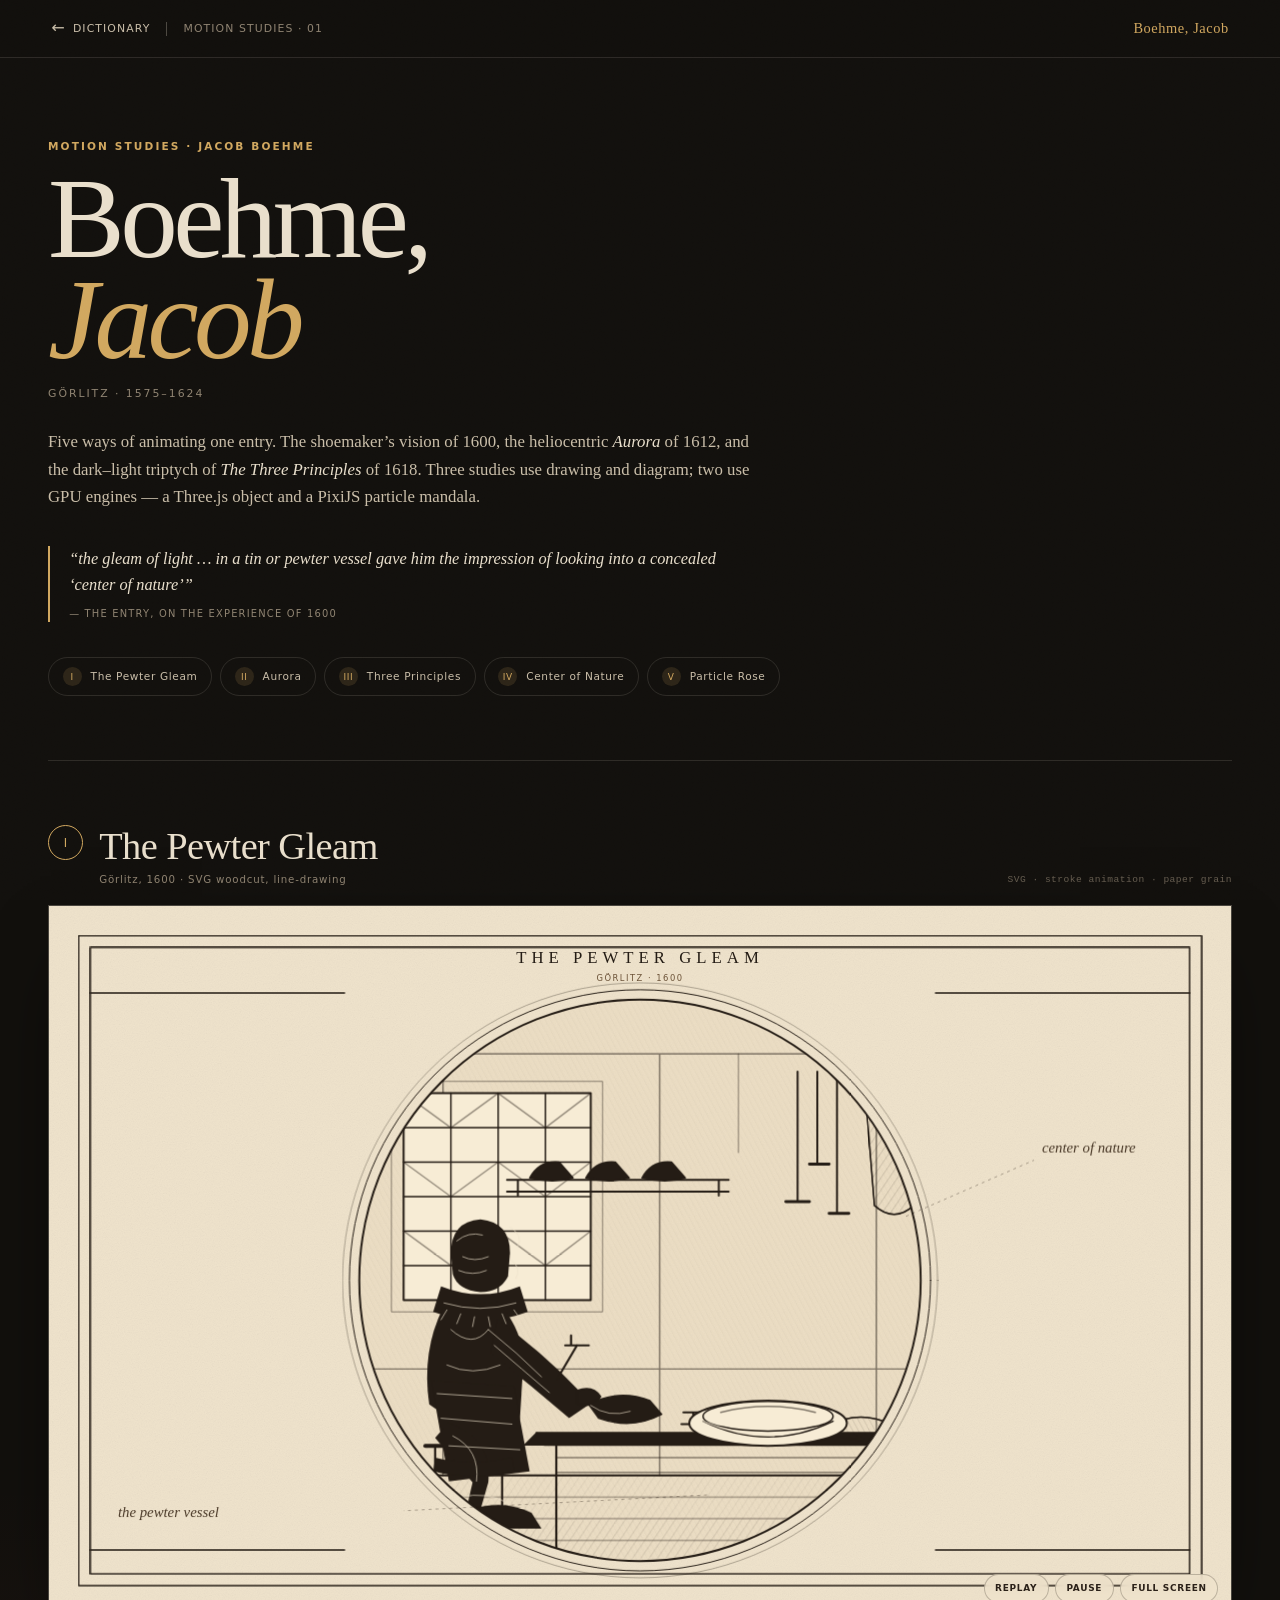
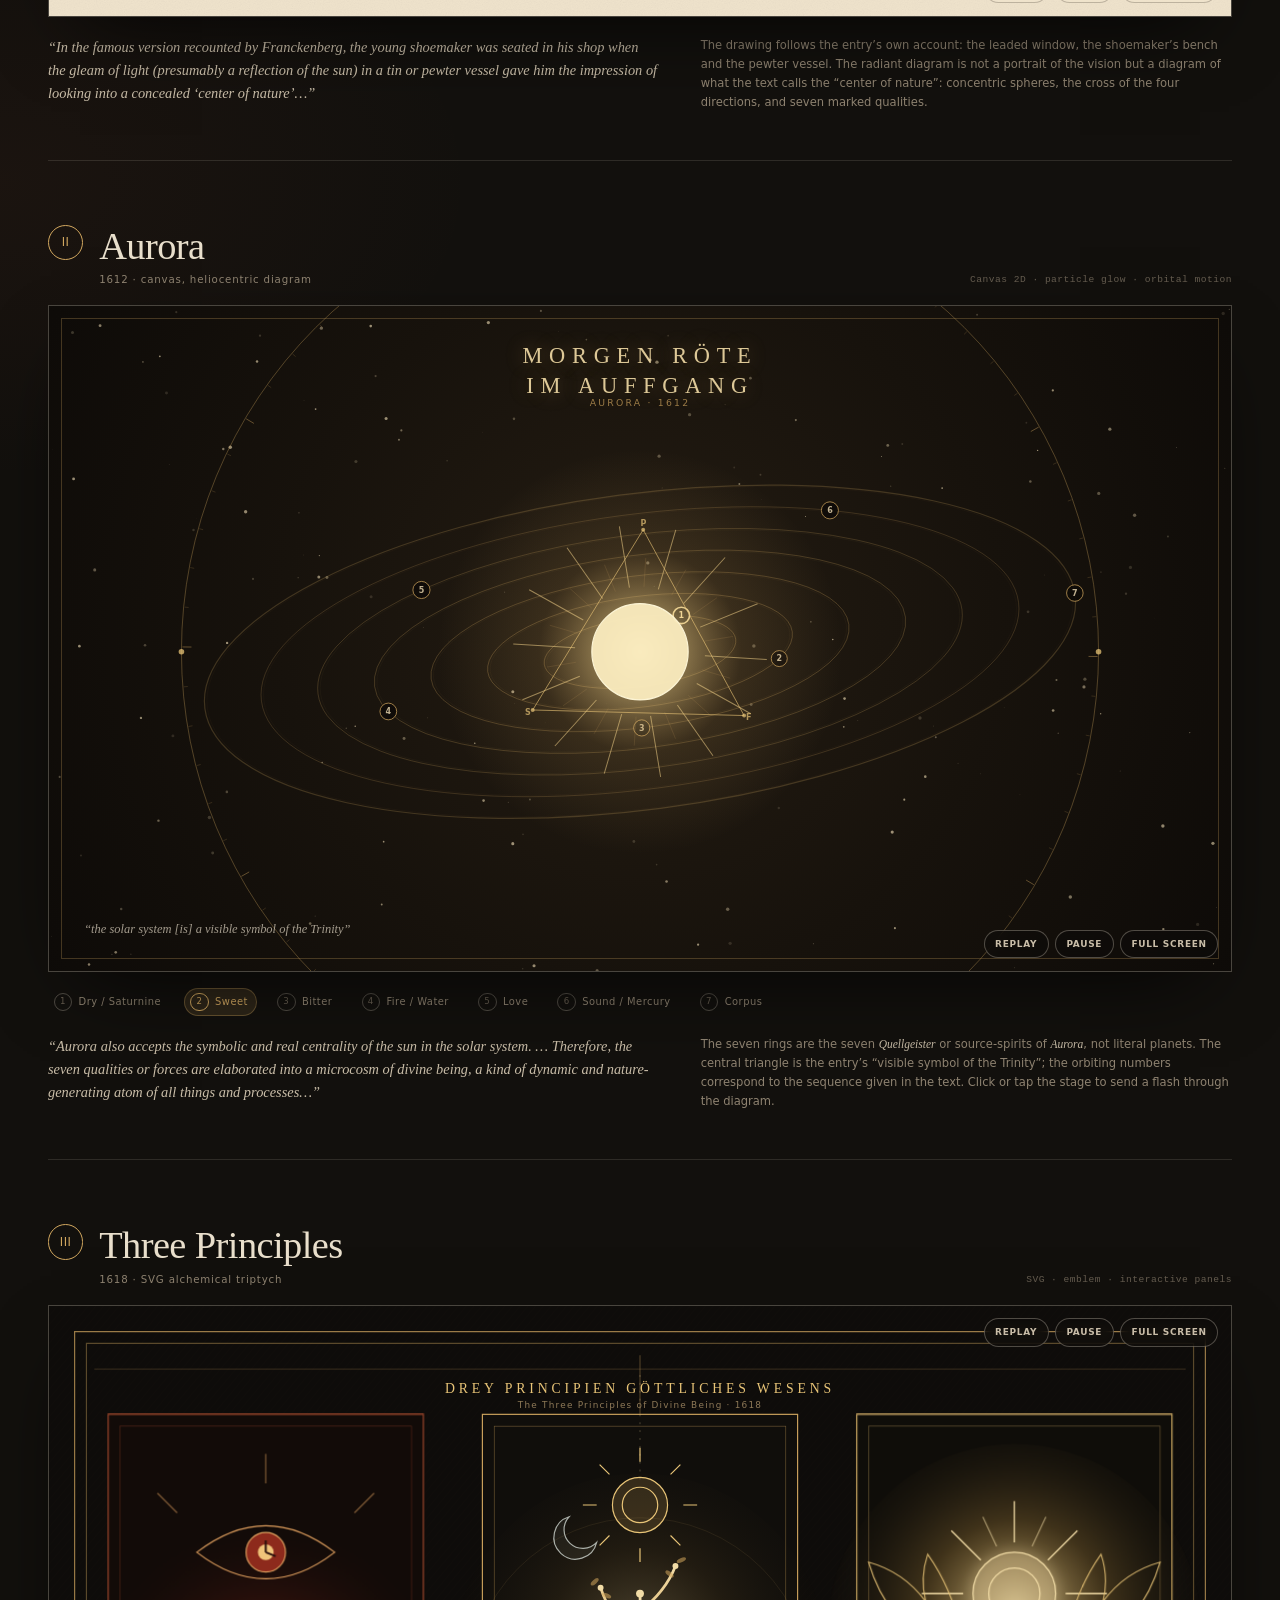
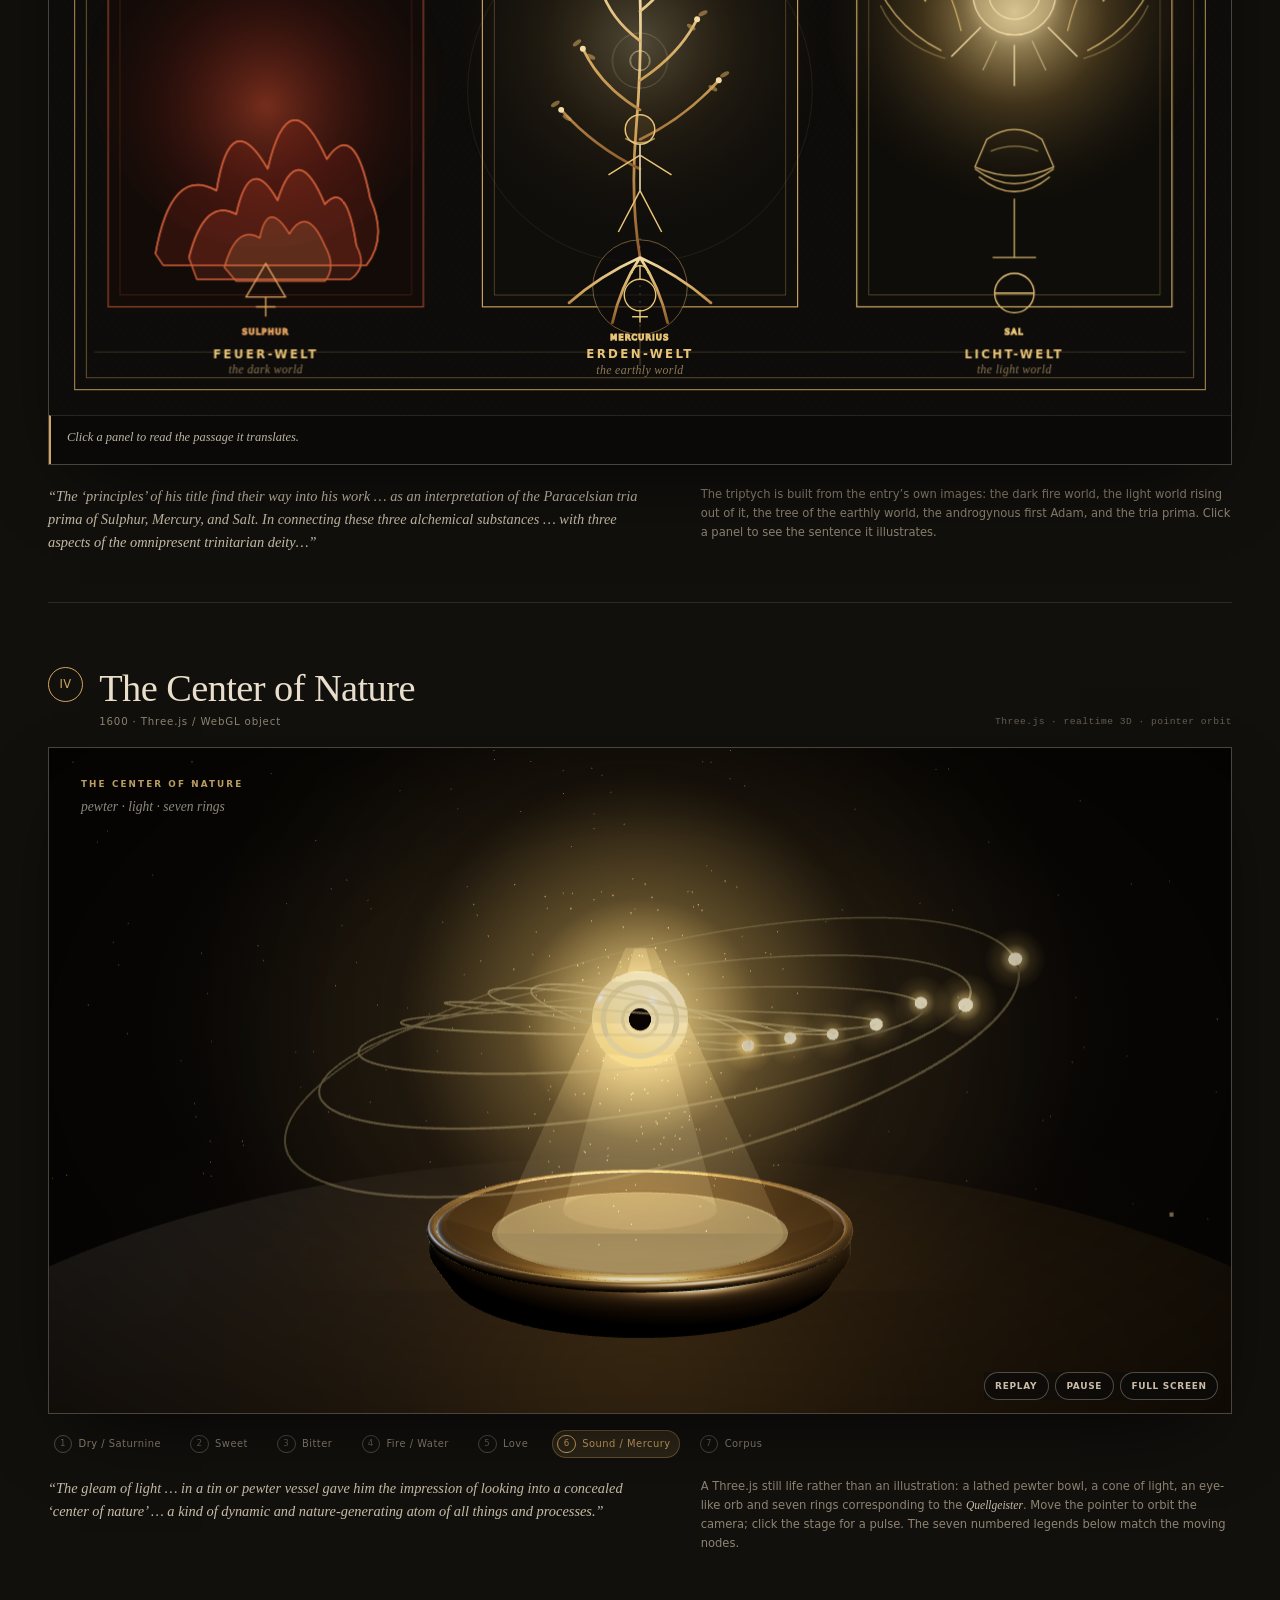
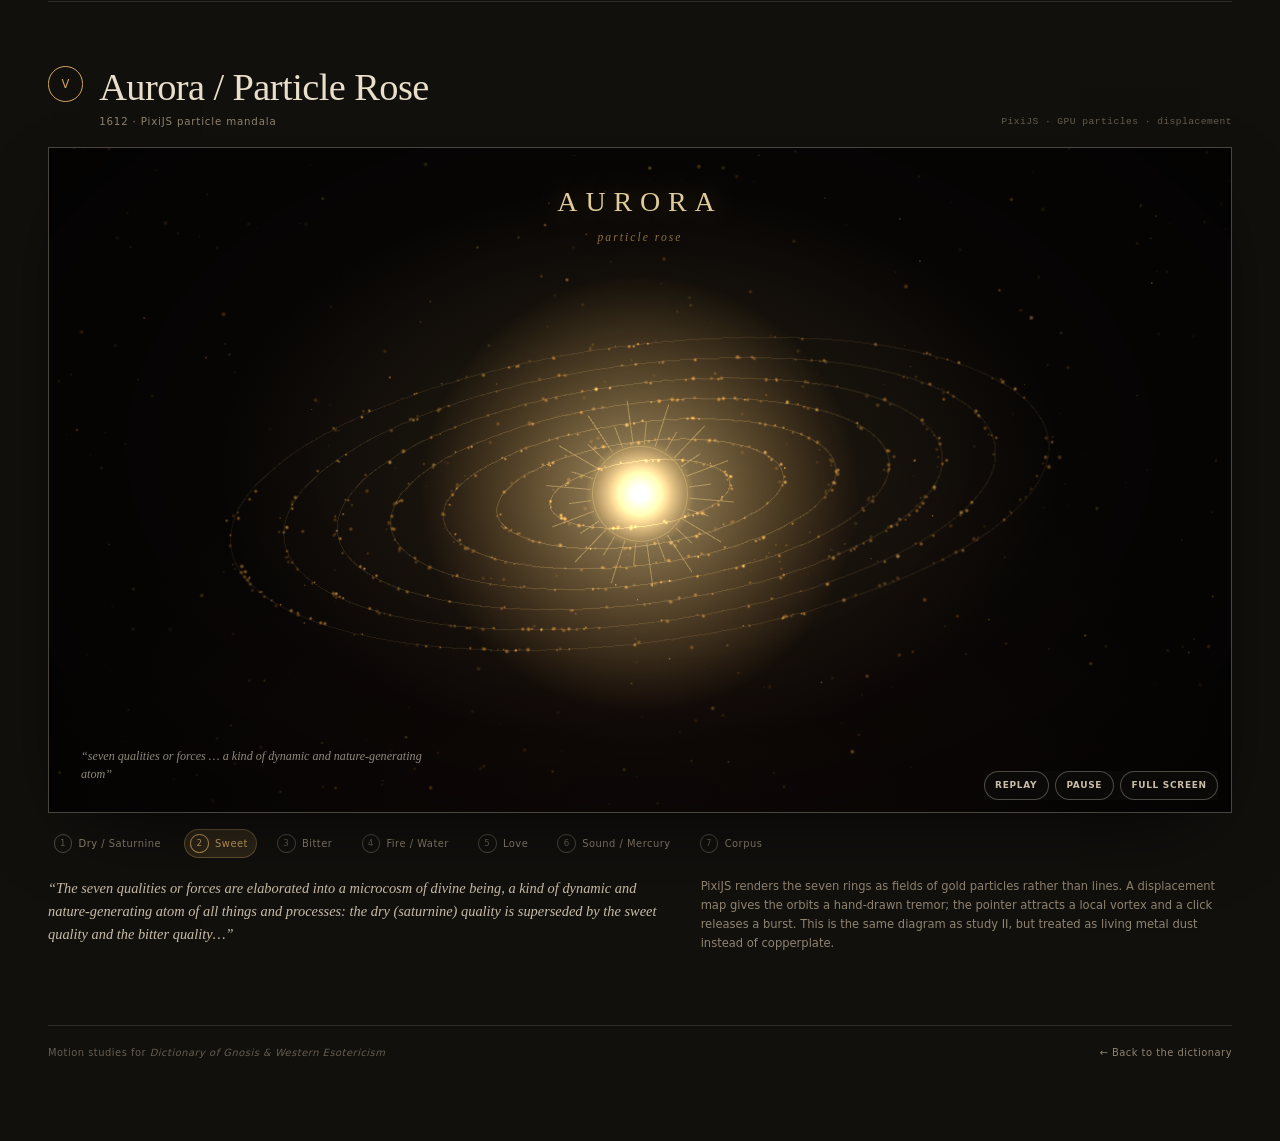
==== commit 8b6e0e7f: "Add Three.js and PixiJS motion studies for Boehme" ====
--- a/motion/boehme/index.html
+++ b/motion/boehme/index.html
@@ -4,7 +4,7 @@
 <meta charset="utf-8">
 <meta name="viewport" content="width=device-width, initial-scale=1">
 <title>Boehme, Jacob — Motion Studies</title>
-<meta name="description" content="Three animated studies for the entry on Jacob Boehme: a woodcut vision, an Aurora cosmological diagram, and a Three Principles triptych.">
+<meta name="description" content="Five animated studies for the entry on Jacob Boehme: a woodcut vision, an Aurora cosmological diagram, a Three Principles triptych, a Three.js center of nature, and a PixiJS particle rose.">
 <link rel="icon" href="../../assets/favicon.svg" type="image/svg+xml">
 <link rel="stylesheet" href="motion.css">
 </head>
@@ -27,7 +27,7 @@
     <p class="eyebrow">Motion studies · Jacob Boehme</p>
     <h1>Boehme,<br><em>Jacob</em></h1>
     <p class="dates">Görlitz · 1575–1624</p>
-    <p class="lede">Three ways of animating one entry. The shoemaker’s vision of 1600, the heliocentric <em>Aurora</em> of 1612, and the dark–light triptych of <em>The Three Principles</em> of 1618. Each study uses a different visual language: woodcut line-drawing, a copperplate cosmological diagram, and an alchemical emblem.</p>
+    <p class="lede">Five ways of animating one entry. The shoemaker’s vision of 1600, the heliocentric <em>Aurora</em> of 1612, and the dark–light triptych of <em>The Three Principles</em> of 1618. Three studies use drawing and diagram; two use GPU engines — a Three.js object and a PixiJS particle mandala.</p>
     <blockquote class="hero-quote">
       “the gleam of light … in a tin or pewter vessel gave him the impression of looking into a concealed ‘center of nature’”
       <cite>— the entry, on the experience of 1600</cite>
@@ -36,6 +36,8 @@
       <a href="#pewter"><span>I</span> The Pewter Gleam</a>
       <a href="#aurora"><span>II</span> Aurora</a>
       <a href="#principles"><span>III</span> Three Principles</a>
+      <a href="#three"><span>IV</span> Center of Nature</a>
+      <a href="#pixi"><span>V</span> Particle Rose</a>
     </nav>
   </section>
 
@@ -548,12 +550,107 @@
     </div>
   </section>
 
+  <!-- ============================================================
+       IV. THE CENTER OF NATURE — THREE.JS
+       ============================================================ -->
+  <section class="study" id="three">
+    <header class="study-head">
+      <div class="study-title">
+        <span class="numeral">IV</span>
+        <div>
+          <h2>The Center of Nature</h2>
+          <p>1600 · Three.js / WebGL object</p>
+        </div>
+      </div>
+      <p class="medium">Three.js · realtime 3D · pointer orbit</p>
+    </header>
+
+    <div class="stage-wrap">
+      <div class="stage three-stage is-playing" id="threeStage">
+        <canvas id="threeCanvas" aria-label="A realtime 3D still life: a pewter bowl at the bottom, a column of golden light, a glowing eye-orb above it, and seven tilted rings with moving source-spirits. Stars and dust drift around them."></canvas>
+        <div class="three-overlay">
+          <span class="three-eyebrow">THE CENTER OF NATURE</span>
+          <span class="three-sub">pewter · light · seven rings</span>
+        </div>
+        <div class="stage-tools">
+          <button type="button" data-act="replay" data-target="threeStage">Replay</button>
+          <button type="button" data-act="pause" data-target="threeStage">Pause</button>
+          <button type="button" data-act="full" data-target="threeStage">Full screen</button>
+        </div>
+      </div>
+    </div>
+
+    <ul class="legend" id="threeLegend" aria-label="The seven source-spirits">
+      <li data-q="1"><span>1</span> Dry / Saturnine</li>
+      <li data-q="2"><span>2</span> Sweet</li>
+      <li data-q="3"><span>3</span> Bitter</li>
+      <li data-q="4"><span>4</span> Fire / Water</li>
+      <li data-q="5"><span>5</span> Love</li>
+      <li data-q="6"><span>6</span> Sound / Mercury</li>
+      <li data-q="7"><span>7</span> Corpus</li>
+    </ul>
+
+    <div class="study-foot">
+      <p class="quote">“The gleam of light … in a tin or pewter vessel gave him the impression of looking into a concealed ‘center of nature’ … a kind of dynamic and nature-generating atom of all things and processes.”</p>
+      <p class="note">A Three.js still life rather than an illustration: a lathed pewter bowl, a cone of light, an eye-like orb and seven rings corresponding to the <em>Quellgeister</em>. Move the pointer to orbit the camera; click the stage for a pulse. The seven numbered legends below match the moving nodes.</p>
+    </div>
+  </section>
+
+  <!-- ============================================================
+       V. AURORA / PARTICLE ROSE — PIXIJS
+       ============================================================ -->
+  <section class="study" id="pixi">
+    <header class="study-head">
+      <div class="study-title">
+        <span class="numeral">V</span>
+        <div>
+          <h2>Aurora / Particle Rose</h2>
+          <p>1612 · PixiJS particle mandala</p>
+        </div>
+      </div>
+      <p class="medium">PixiJS · GPU particles · displacement</p>
+    </header>
+
+    <div class="stage-wrap">
+      <div class="stage pixi-stage is-playing" id="pixiStage">
+        <canvas id="pixiCanvas" aria-label="A particle mandala in gold on black: seven rings of moving particles, a glowing sun at the centre, and a field of drifting dust. The rings and dust respond to the pointer."></canvas>
+        <div class="pixi-title">
+          <span>Aurora</span>
+          <em>particle rose</em>
+        </div>
+        <div class="pixi-quote">“seven qualities or forces … a kind of dynamic and nature-generating atom”</div>
+        <div class="stage-tools">
+          <button type="button" data-act="replay" data-target="pixiStage">Replay</button>
+          <button type="button" data-act="pause" data-target="pixiStage">Pause</button>
+          <button type="button" data-act="full" data-target="pixiStage">Full screen</button>
+        </div>
+      </div>
+    </div>
+
+    <ul class="legend" id="pixiLegend" aria-label="The seven source-spirits">
+      <li data-q="1"><span>1</span> Dry / Saturnine</li>
+      <li data-q="2"><span>2</span> Sweet</li>
+      <li data-q="3"><span>3</span> Bitter</li>
+      <li data-q="4"><span>4</span> Fire / Water</li>
+      <li data-q="5"><span>5</span> Love</li>
+      <li data-q="6"><span>6</span> Sound / Mercury</li>
+      <li data-q="7"><span>7</span> Corpus</li>
+    </ul>
+
+    <div class="study-foot">
+      <p class="quote">“The seven qualities or forces are elaborated into a microcosm of divine being, a kind of dynamic and nature-generating atom of all things and processes: the dry (saturnine) quality is superseded by the sweet quality and the bitter quality…”</p>
+      <p class="note">PixiJS renders the seven rings as fields of gold particles rather than lines. A displacement map gives the orbits a hand-drawn tremor; the pointer attracts a local vortex and a click releases a burst. This is the same diagram as study II, but treated as living metal dust instead of copperplate.</p>
+    </div>
+  </section>
+
   <footer class="colophon">
     <span>Motion studies for <em>Dictionary of Gnosis &amp; Western Esotericism</em></span>
     <a href="../../index.html">← Back to the dictionary</a>
   </footer>
 </main>
 
+<script src="lib/three.min.js"></script>
+<script src="lib/pixi.min.js"></script>
 <script src="motion.js"></script>
 </body>
 </html>
--- a/motion/boehme/motion.css
+++ b/motion/boehme/motion.css
@@ -298,7 +298,7 @@
   background: #0b0907;
 }
 .stage:fullscreen .woodcut { height: 100vh; }
-.stage:fullscreen canvas { width: 100vw; height: 100vh; }
+.stage:fullscreen canvas { width: 100vw !important; height: 100vh !important; }
 .stage:fullscreen .triptych { height: 100vh; }
 
 /* ---------- I. woodcut ---------- */
@@ -672,6 +672,144 @@
 }
 .triptych-stage .stage-tools { top: .8rem; bottom: auto; }
 
+/* ---------- IV. three.js ---------- */
+
+.three-stage {
+  aspect-ratio: 16 / 9;
+  background:
+    radial-gradient(60% 70% at 50% 42%, rgba(209, 167, 95, .13), transparent 70%),
+    radial-gradient(90% 100% at 50% 100%, rgba(139, 58, 42, .08), transparent 60%),
+    #090705;
+}
+#threeCanvas {
+  position: absolute;
+  inset: 0;
+  display: block;
+  width: 100%;
+  height: 100%;
+  cursor: grab;
+}
+#threeCanvas:active { cursor: grabbing; }
+.three-stage::after,
+.pixi-stage::after {
+  content: "";
+  position: absolute;
+  inset: 0;
+  pointer-events: none;
+  background: radial-gradient(70% 80% at 50% 45%, transparent 40%, rgba(0, 0, 0, .55) 100%);
+}
+.three-overlay {
+  position: absolute;
+  left: clamp(1rem, 3vw, 2rem);
+  top: clamp(1rem, 3vw, 1.8rem);
+  display: flex;
+  flex-direction: column;
+  gap: .35rem;
+  pointer-events: none;
+  z-index: 3;
+}
+.three-eyebrow {
+  font-family: var(--sans);
+  font-size: .55rem;
+  font-weight: 600;
+  letter-spacing: .24em;
+  color: rgba(232, 196, 119, .8);
+}
+.three-sub {
+  font-family: var(--serif);
+  font-size: .85rem;
+  font-style: italic;
+  color: rgba(233, 223, 204, .6);
+}
+
+/* ---------- V. pixi ---------- */
+
+.pixi-stage {
+  aspect-ratio: 16 / 9;
+  background:
+    radial-gradient(55% 65% at 50% 48%, rgba(209, 167, 95, .16), transparent 65%),
+    radial-gradient(90% 100% at 50% 100%, rgba(139, 58, 42, .07), transparent 60%),
+    #080605;
+}
+#pixiCanvas {
+  position: absolute;
+  inset: 0;
+  display: block;
+  width: 100%;
+  height: 100%;
+  cursor: crosshair;
+}
+.pixi-title {
+  position: absolute;
+  top: clamp(1rem, 3vw, 2rem);
+  left: 50%;
+  transform: translateX(-50%);
+  text-align: center;
+  pointer-events: none;
+  z-index: 3;
+  font-family: var(--serif);
+  color: rgba(242, 220, 166, .92);
+  text-shadow: 0 0 26px rgba(209, 167, 95, .35);
+}
+.pixi-title span {
+  display: block;
+  font-size: clamp(1.1rem, 2.8vw, 1.75rem);
+  letter-spacing: .28em;
+  text-transform: uppercase;
+}
+.pixi-title em {
+  display: block;
+  margin-top: .2rem;
+  font-size: .72rem;
+  letter-spacing: .18em;
+  color: rgba(209, 167, 95, .65);
+}
+.pixi-quote {
+  position: absolute;
+  left: clamp(1rem, 3vw, 2rem);
+  bottom: clamp(1rem, 3vw, 1.8rem);
+  max-width: 360px;
+  font-size: .76rem;
+  font-style: italic;
+  line-height: 1.5;
+  color: rgba(233, 223, 204, .6);
+  pointer-events: none;
+  z-index: 3;
+}
+.three-stage .stage-tools,
+.pixi-stage .stage-tools {
+  z-index: 6;
+  border-color: rgba(233, 223, 204, .3);
+  background: rgba(14, 12, 10, .62);
+  color: var(--ink-soft);
+}
+.three-stage .stage-tools button,
+.pixi-stage .stage-tools button {
+  border-color: rgba(233, 223, 204, .3);
+  background: rgba(14, 12, 10, .62);
+  color: var(--ink-soft);
+}
+.three-stage .stage-tools button:hover,
+.pixi-stage .stage-tools button:hover {
+  background: var(--gold);
+  color: #17130e;
+  border-color: var(--gold);
+}
+
+.stage-fallback {
+  position: absolute;
+  inset: 0;
+  display: grid;
+  place-items: center;
+  padding: 2rem;
+  text-align: center;
+  font-family: var(--sans);
+  font-size: .72rem;
+  letter-spacing: .06em;
+  color: var(--muted);
+  background: #0b0907;
+}
+
 /* ---------- study foot ---------- */
 
 .study-foot {
@@ -735,6 +873,9 @@
   .medium { display: none; }
   .stage { aspect-ratio: 4 / 3; }
   .aurora-stage { aspect-ratio: 3 / 4; }
+  .three-stage, .pixi-stage { aspect-ratio: 4 / 3; }
+  .pixi-title em { display: none; }
+  .pixi-quote { display: none; }
   .woodcut .anno { font-size: 12px; }
   .woodcut .plate-title {
   font-family: var(--serif);
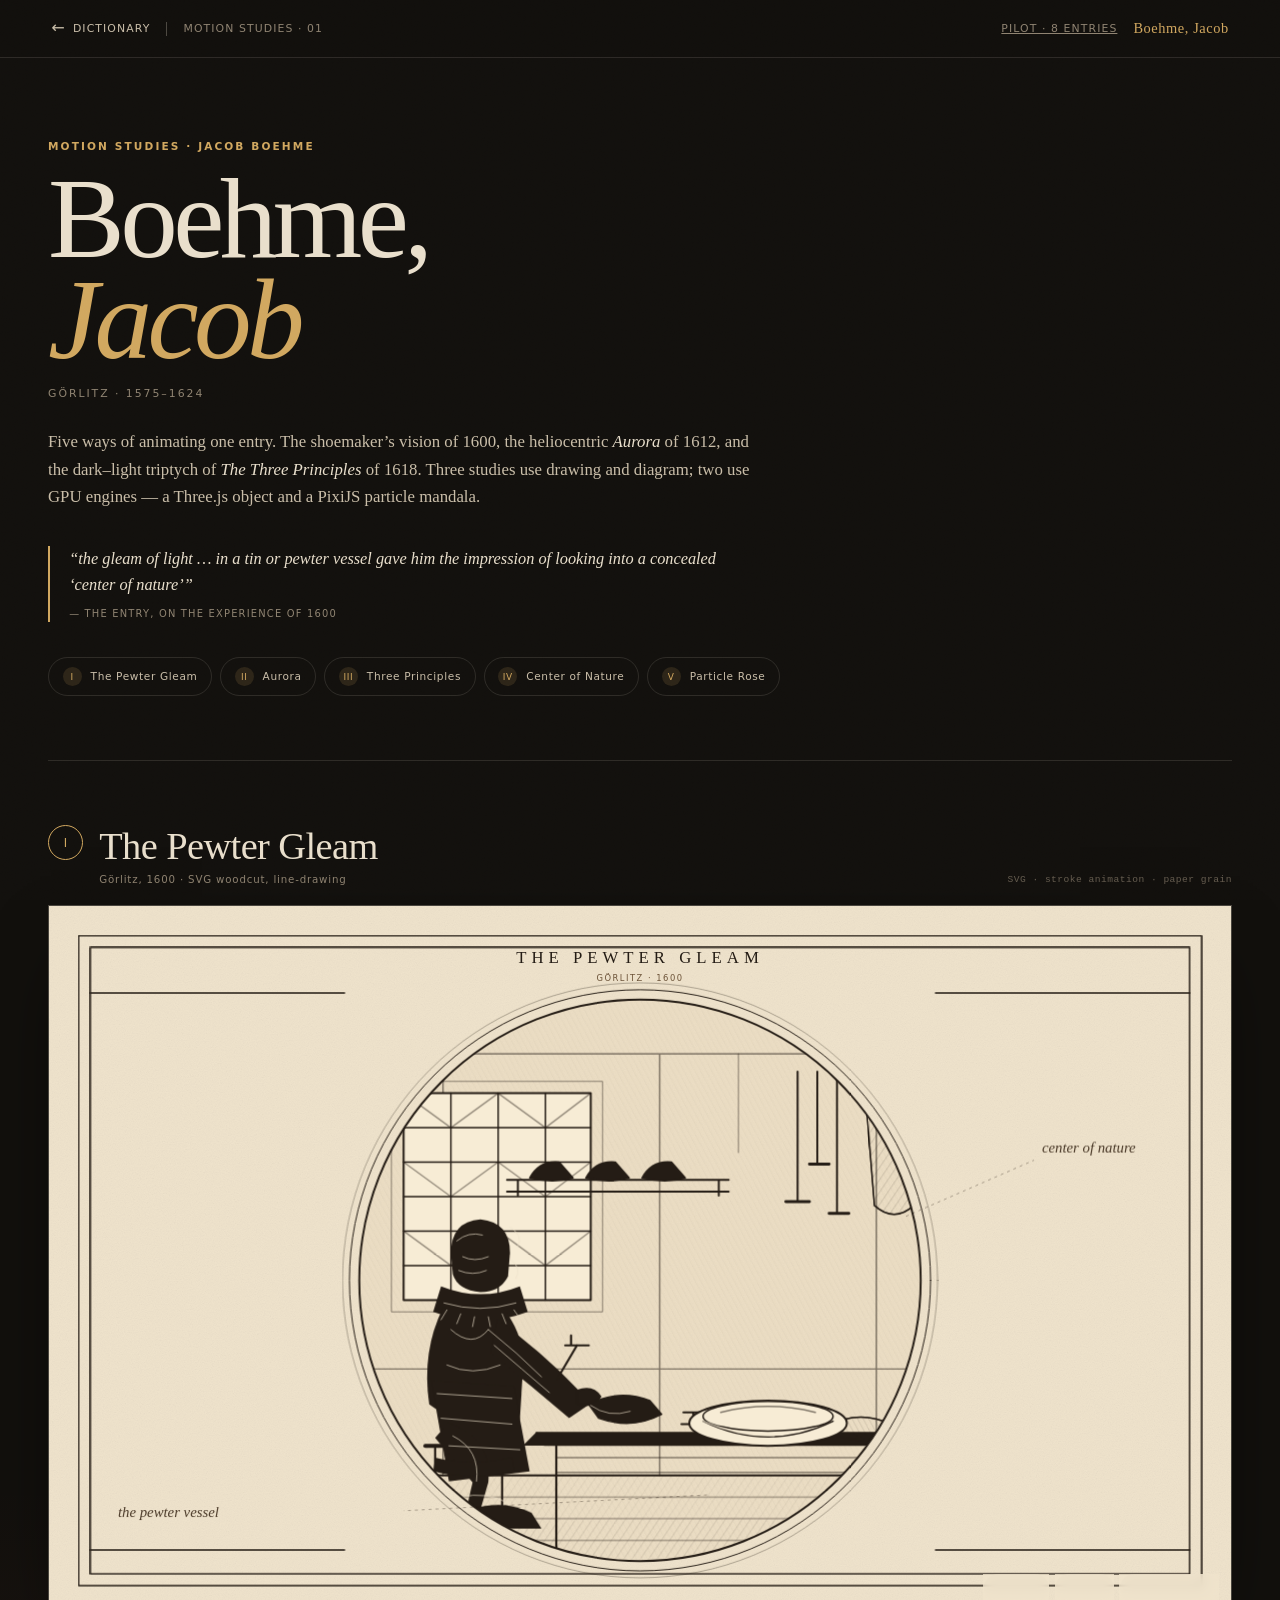
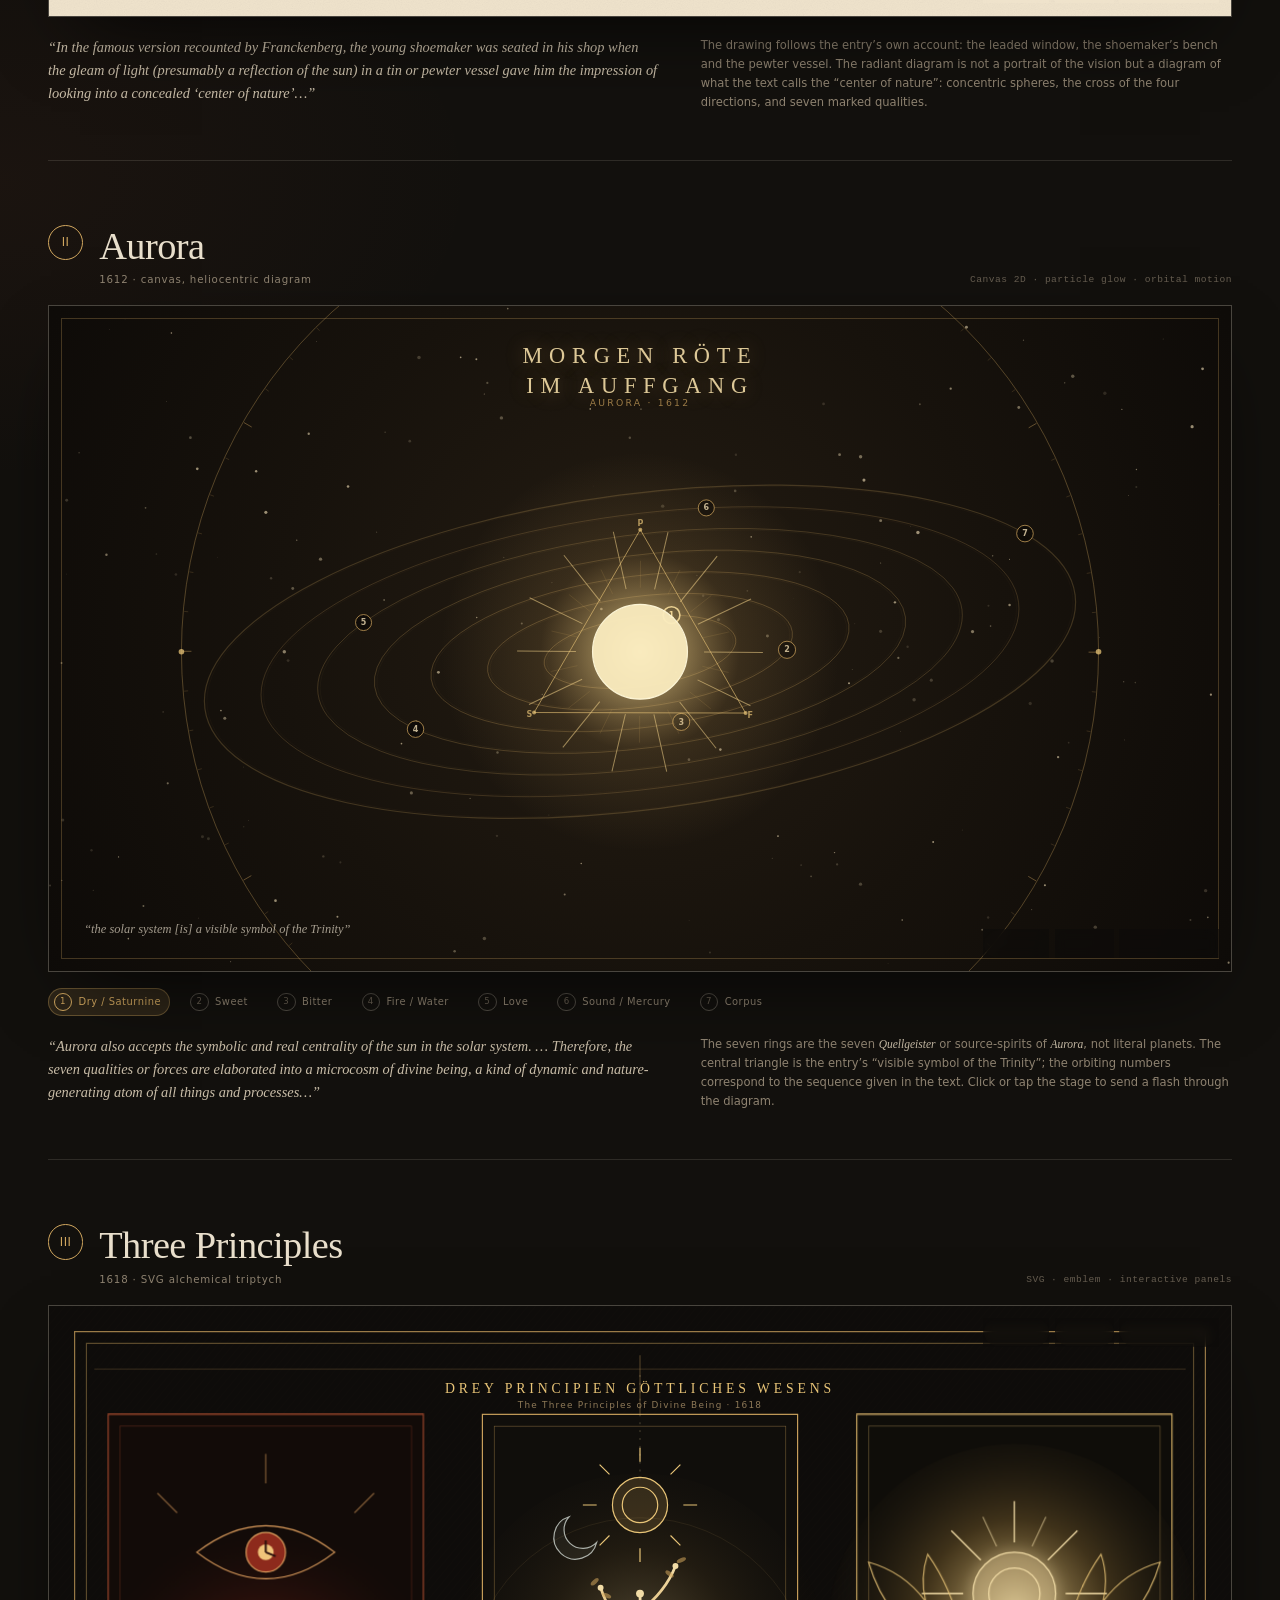
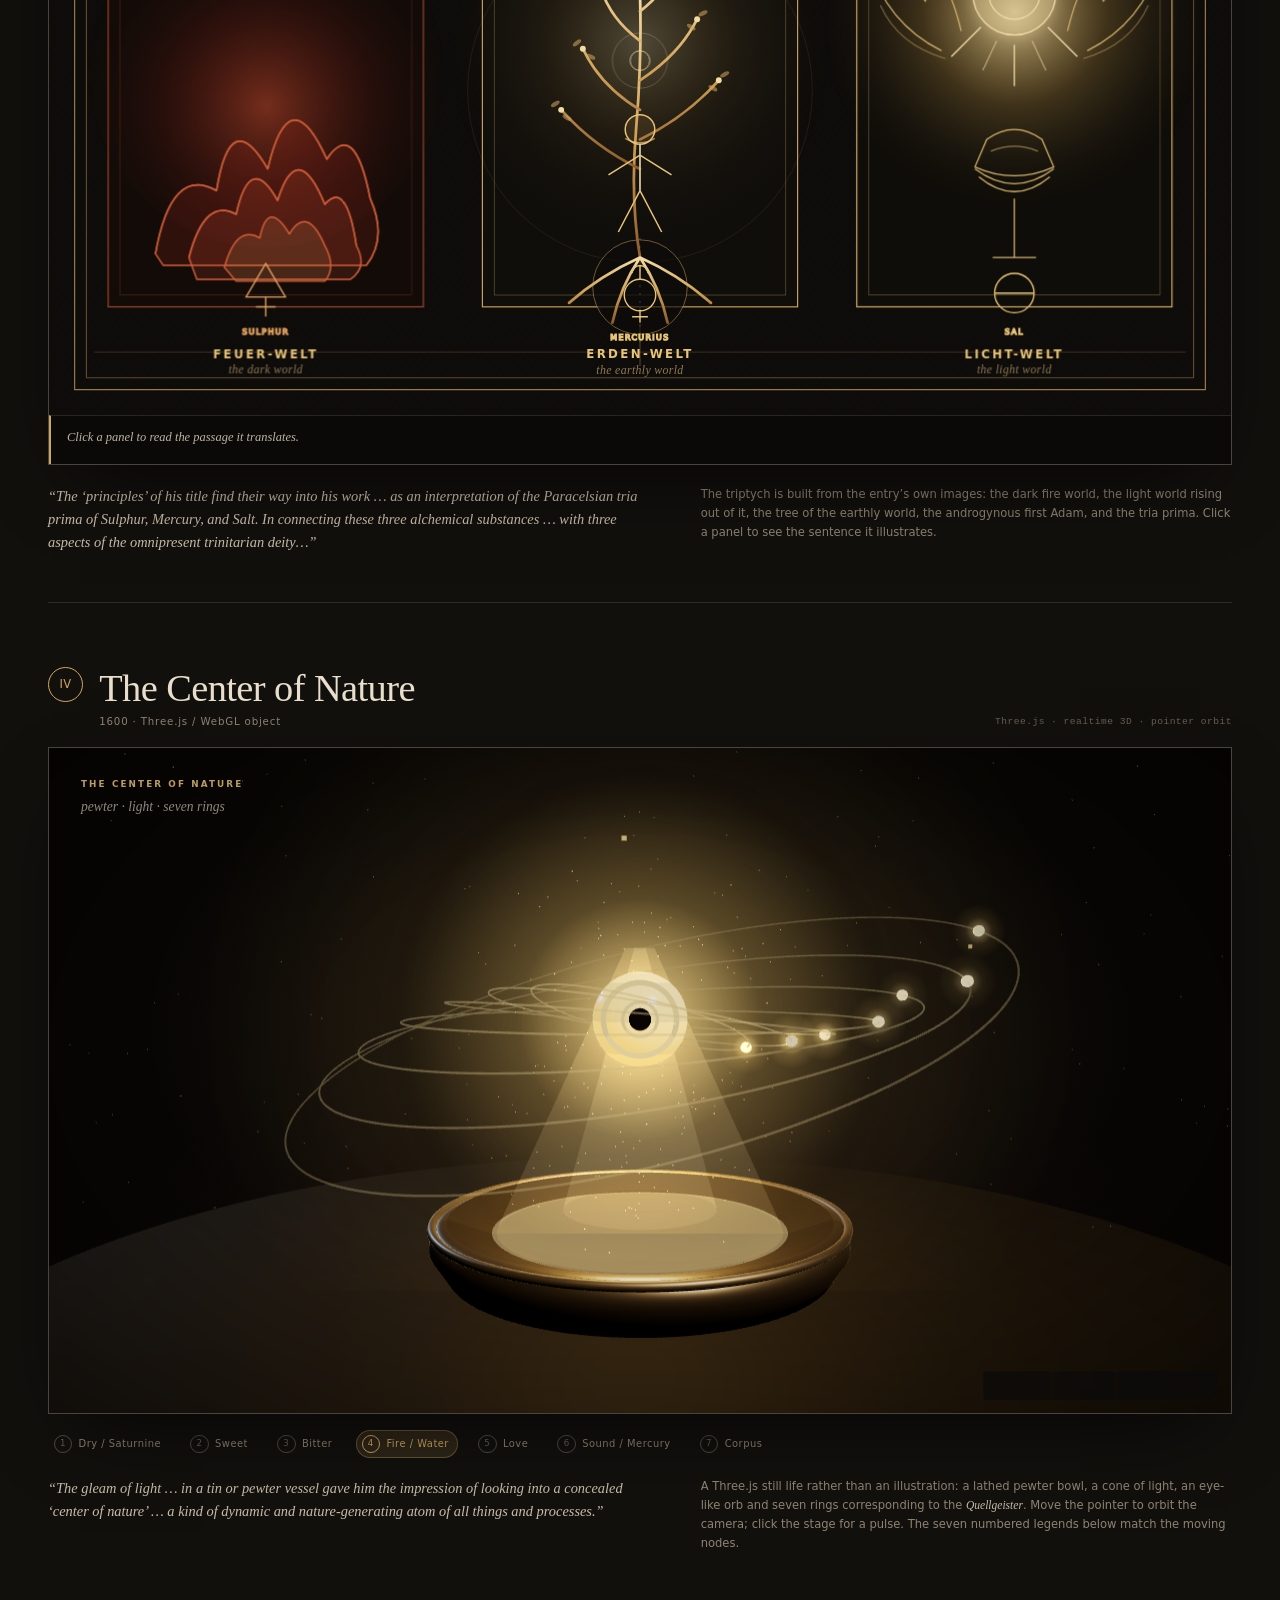
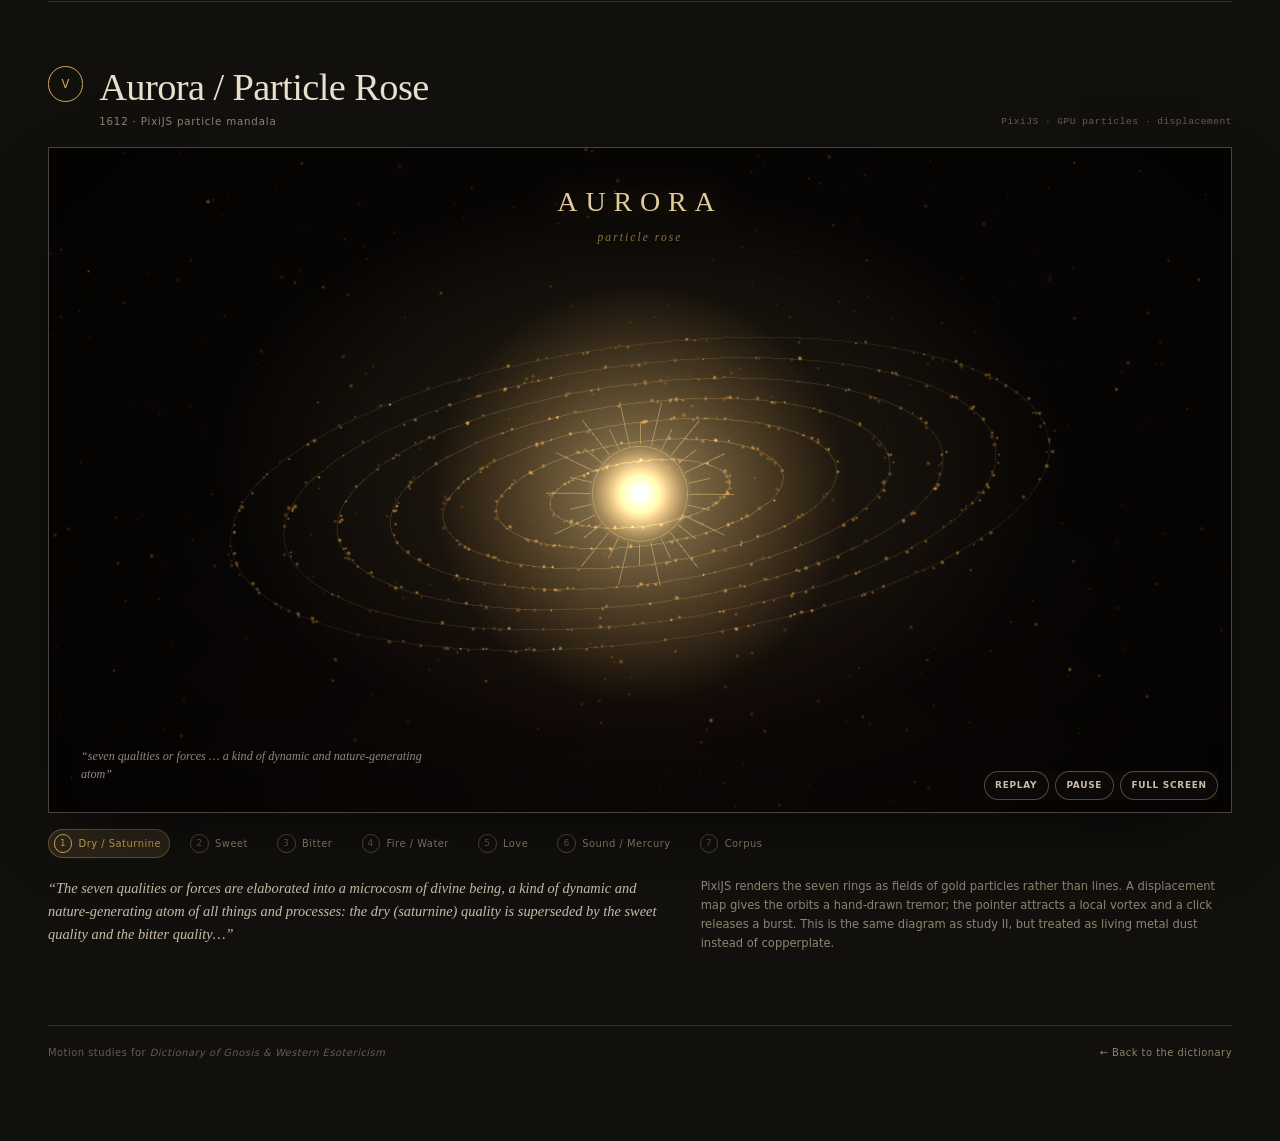
==== commit 1efd97a0: "Add Phase 1 PixiJS pilot with eight entries" ====
--- a/motion/boehme/index.html
+++ b/motion/boehme/index.html
@@ -18,6 +18,7 @@
   </a>
   <span class="topbar-rule"></span>
   <span class="topbar-label">Motion studies · 01</span>
+  <a class="topbar-link" href="../pilot/">Pilot · 8 entries</a>
   <a class="topbar-entry" href="../../index.html#/entry/boehme-jacob">Boehme, Jacob</a>
 </header>
 
--- a/motion/boehme/motion.css
+++ b/motion/boehme/motion.css
@@ -250,7 +250,10 @@
 }
 .stage.is-paused *,
 .stage.is-paused *::before,
-.stage.is-paused *::after {
+.stage.is-paused *::after,
+.stage.is-offscreen *,
+.stage.is-offscreen *::before,
+.stage.is-offscreen *::after {
   animation-play-state: paused !important;
 }
 .stage-tools {
